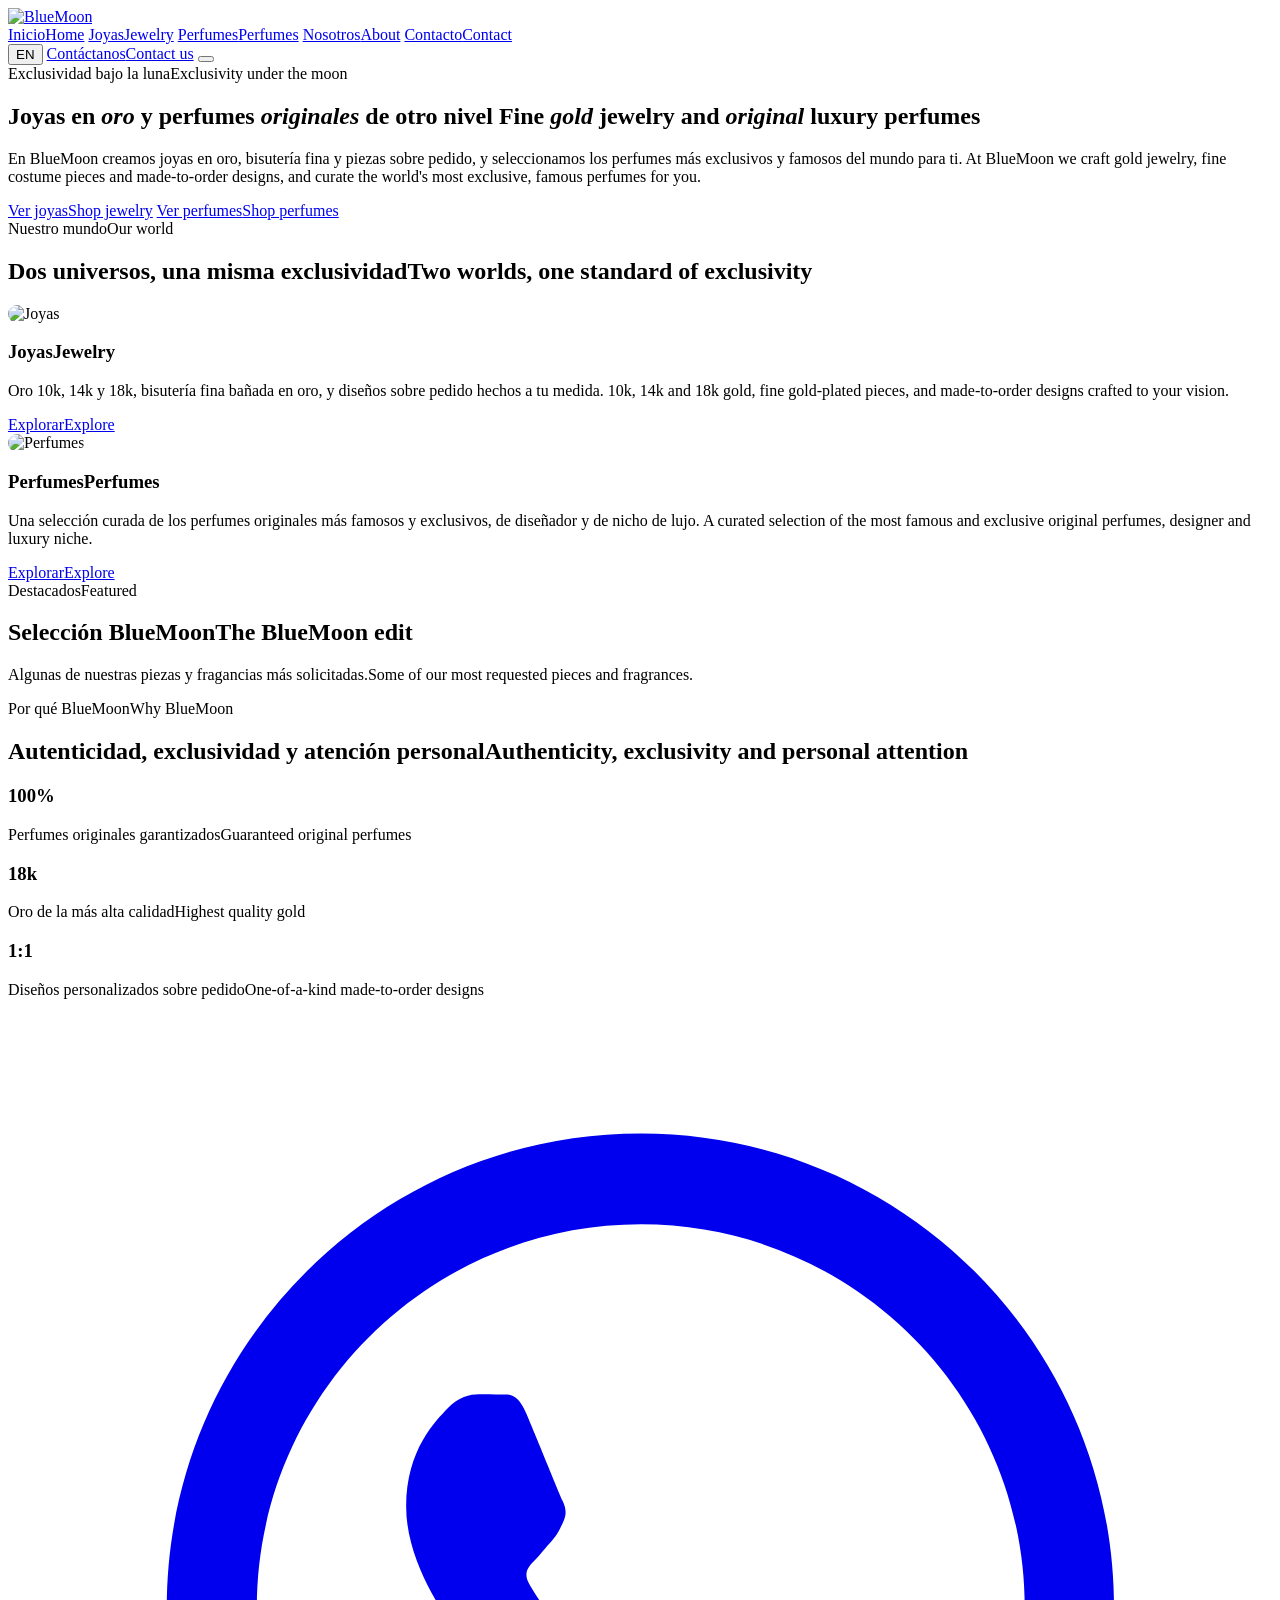
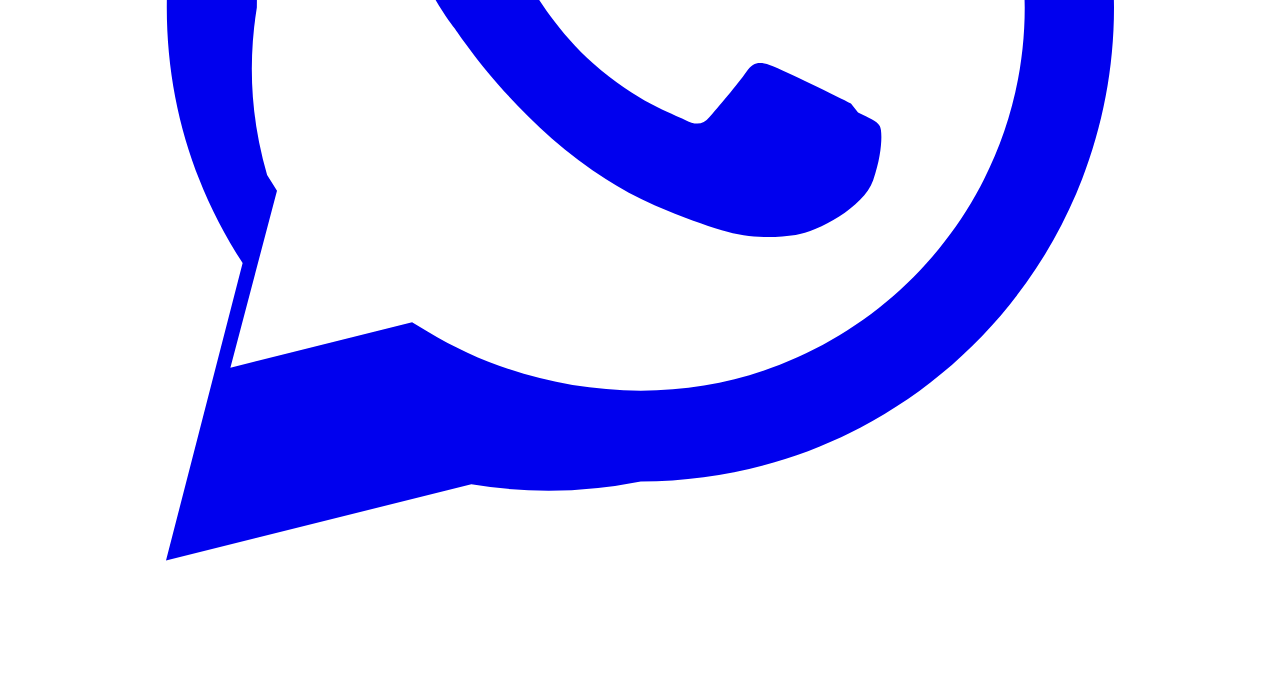
==== index.html @ 98d165ca "Add files via upload" ====
<!DOCTYPE html>
<html lang="es">
<head>
<meta charset="UTF-8">
<meta name="viewport" content="width=device-width, initial-scale=1.0">
<title>BlueMoon — Joyas en Oro y Perfumes Originales de Lujo</title>
<meta name="description" content="BlueMoon: joyas en oro, bisutería fina y joyas sobre pedido, junto a una selección exclusiva de perfumes originales de las casas más famosas del mundo.">
<link rel="icon" type="image/svg+xml" href="images/favicon.svg">
<link rel="stylesheet" href="css/styles.css">
</head>
<body class="lang-es">

<header class="site-header">
  <div class="container header-inner">
    <a href="index.html" class="logo"><img src="images/logo-bluemoon.svg" alt="BlueMoon"></a>
    <nav class="main-nav">
      <a href="index.html"><span class="lang-es">Inicio</span><span class="lang-en">Home</span></a>
      <a href="joyas.html"><span class="lang-es">Joyas</span><span class="lang-en">Jewelry</span></a>
      <a href="perfumes.html"><span class="lang-es">Perfumes</span><span class="lang-en">Perfumes</span></a>
      <a href="nosotros.html"><span class="lang-es">Nosotros</span><span class="lang-en">About</span></a>
      <a href="contacto.html"><span class="lang-es">Contacto</span><span class="lang-en">Contact</span></a>
    </nav>
    <div class="header-actions">
      <button class="lang-toggle" aria-label="Cambiar idioma / Change language">EN</button>
      <a href="contacto.html" class="btn btn-gold btn-small"><span class="lang-es">Contáctanos</span><span class="lang-en">Contact us</span></a>
      <button class="nav-toggle" aria-label="Menú"><span></span><span></span><span></span></button>
    </div>
  </div>
</header>

<section class="hero">
  <div class="container">
    <span class="hero-eyebrow"><span class="lang-es">Exclusividad bajo la luna</span><span class="lang-en">Exclusivity under the moon</span></span>
    <h1>
      <span class="lang-es">Joyas en <em>oro</em> y perfumes <em>originales</em> de otro nivel</span>
      <span class="lang-en">Fine <em>gold</em> jewelry and <em>original</em> luxury perfumes</span>
    </h1>
    <p class="lead">
      <span class="lang-es">En BlueMoon creamos joyas en oro, bisutería fina y piezas sobre pedido, y seleccionamos los perfumes más exclusivos y famosos del mundo para ti.</span>
      <span class="lang-en">At BlueMoon we craft gold jewelry, fine costume pieces and made-to-order designs, and curate the world's most exclusive, famous perfumes for you.</span>
    </p>
    <div class="hero-actions">
      <a href="joyas.html" class="btn btn-gold"><span class="lang-es">Ver joyas</span><span class="lang-en">Shop jewelry</span></a>
      <a href="perfumes.html" class="btn btn-outline"><span class="lang-es">Ver perfumes</span><span class="lang-en">Shop perfumes</span></a>
    </div>
  </div>
</section>

<section class="section">
  <div class="container">
    <div class="section-head">
      <span class="section-eyebrow"><span class="lang-es">Nuestro mundo</span><span class="lang-en">Our world</span></span>
      <h2><span class="lang-es">Dos universos, una misma exclusividad</span><span class="lang-en">Two worlds, one standard of exclusivity</span></h2>
    </div>
    <div class="category-grid">
      <div class="category-card">
        <img class="icon" src="images/placeholder-ring.svg" alt="Joyas" style="border-radius:10px;">
        <h3><span class="lang-es">Joyas</span><span class="lang-en">Jewelry</span></h3>
        <p>
          <span class="lang-es">Oro 10k, 14k y 18k, bisutería fina bañada en oro, y diseños sobre pedido hechos a tu medida.</span>
          <span class="lang-en">10k, 14k and 18k gold, fine gold-plated pieces, and made-to-order designs crafted to your vision.</span>
        </p>
        <a href="joyas.html" class="btn btn-outline btn-small"><span class="lang-es">Explorar</span><span class="lang-en">Explore</span></a>
      </div>
      <div class="category-card">
        <img class="icon" src="images/placeholder-perfume.svg" alt="Perfumes" style="border-radius:10px;">
        <h3><span class="lang-es">Perfumes</span><span class="lang-en">Perfumes</span></h3>
        <p>
          <span class="lang-es">Una selección curada de los perfumes originales más famosos y exclusivos, de diseñador y de nicho de lujo.</span>
          <span class="lang-en">A curated selection of the most famous and exclusive original perfumes, designer and luxury niche.</span>
        </p>
        <a href="perfumes.html" class="btn btn-outline btn-small"><span class="lang-es">Explorar</span><span class="lang-en">Explore</span></a>
      </div>
    </div>
  </div>
</section>

<section class="section section-alt">
  <div class="container">
    <div class="section-head">
      <span class="section-eyebrow"><span class="lang-es">Destacados</span><span class="lang-en">Featured</span></span>
      <h2><span class="lang-es">Selección BlueMoon</span><span class="lang-en">The BlueMoon edit</span></h2>
      <p><span class="lang-es">Algunas de nuestras piezas y fragancias más solicitadas.</span><span class="lang-en">Some of our most requested pieces and fragrances.</span></p>
    </div>
    <div class="product-grid" id="featured-grid"></div>
  </div>
</section>

<section class="section">
  <div class="container">
    <div class="section-head">
      <span class="section-eyebrow"><span class="lang-es">Por qué BlueMoon</span><span class="lang-en">Why BlueMoon</span></span>
      <h2><span class="lang-es">Autenticidad, exclusividad y atención personal</span><span class="lang-en">Authenticity, exclusivity and personal attention</span></h2>
    </div>
    <div class="stats-row">
      <div class="stat">
        <h3>100%</h3>
        <p><span class="lang-es">Perfumes originales garantizados</span><span class="lang-en">Guaranteed original perfumes</span></p>
      </div>
      <div class="stat">
        <h3>18k</h3>
        <p><span class="lang-es">Oro de la más alta calidad</span><span class="lang-en">Highest quality gold</span></p>
      </div>
      <div class="stat">
        <h3>1:1</h3>
        <p><span class="lang-es">Diseños personalizados sobre pedido</span><span class="lang-en">One-of-a-kind made-to-order designs</span></p>
      </div>
    </div>
  </div>
</section>

<footer class="site-footer" id="footer"></footer>

<a class="whatsapp-float" href="#" target="_blank" rel="noopener" aria-label="WhatsApp">
  <svg viewBox="0 0 32 32" fill="currentColor"><path d="M16.02 3C9.4 3 4.02 8.37 4.02 15c0 2.4.7 4.6 1.92 6.47L4 29l7.73-1.93A11.9 11.9 0 0 0 16.02 27C22.65 27 28 21.63 28 15S22.65 3 16.02 3zm0 21.7c-1.98 0-3.83-.55-5.4-1.5l-.39-.23-4.6 1.15 1.18-4.48-.25-.4A9.63 9.63 0 0 1 6.3 15c0-5.35 4.36-9.7 9.72-9.7 5.36 0 9.72 4.35 9.72 9.7 0 5.36-4.36 9.7-9.72 9.7zm5.32-7.27c-.29-.15-1.72-.85-1.99-.95-.27-.1-.46-.15-.66.15-.2.29-.76.95-.93 1.14-.17.2-.34.22-.63.07-.29-.15-1.22-.45-2.32-1.43-.86-.76-1.44-1.71-1.61-2-.17-.29-.02-.45.13-.6.13-.13.29-.34.44-.5.15-.17.2-.29.29-.49.1-.2.05-.37-.02-.52-.07-.15-.66-1.6-.91-2.19-.24-.58-.48-.5-.66-.5-.17-.01-.37-.01-.56-.01-.2 0-.52.07-.79.37-.27.29-1.04 1.02-1.04 2.48 0 1.46 1.07 2.87 1.22 3.07.15.2 2.1 3.2 5.08 4.49.71.31 1.26.49 1.69.63.71.22 1.36.19 1.87.12.57-.09 1.72-.7 1.96-1.38.24-.68.24-1.26.17-1.38-.07-.12-.26-.2-.55-.34z"/></svg>
</a>

<script src="js/products.js"></script>
<script src="js/footer.js"></script>
<script src="js/main.js"></script>
<script>
  injectFooter();
  const featured = [jewelryProducts[0], jewelryProducts[3], perfumeProducts[3], perfumeProducts[7]];
  renderGrid("#featured-grid", featured);
  reRenderOnLangChange("#featured-grid", () => featured);
</script>
</body>
</html>
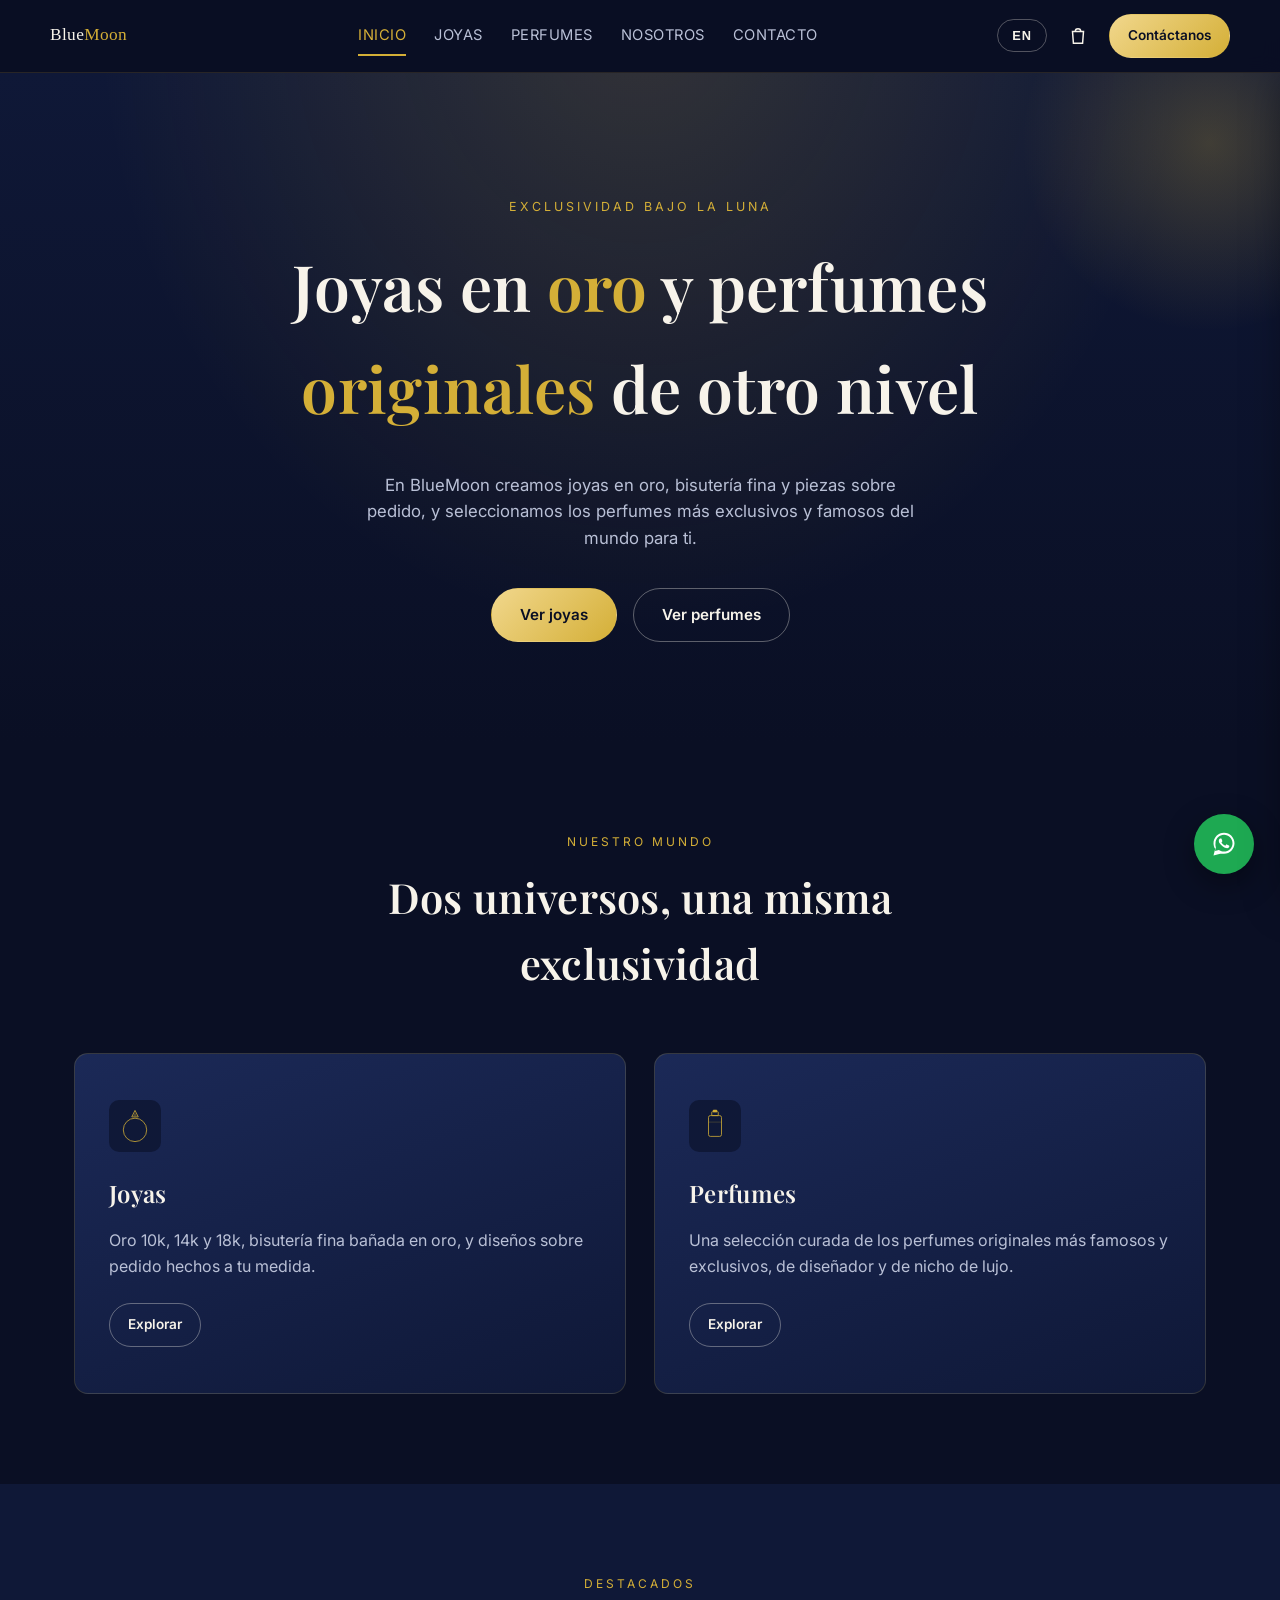
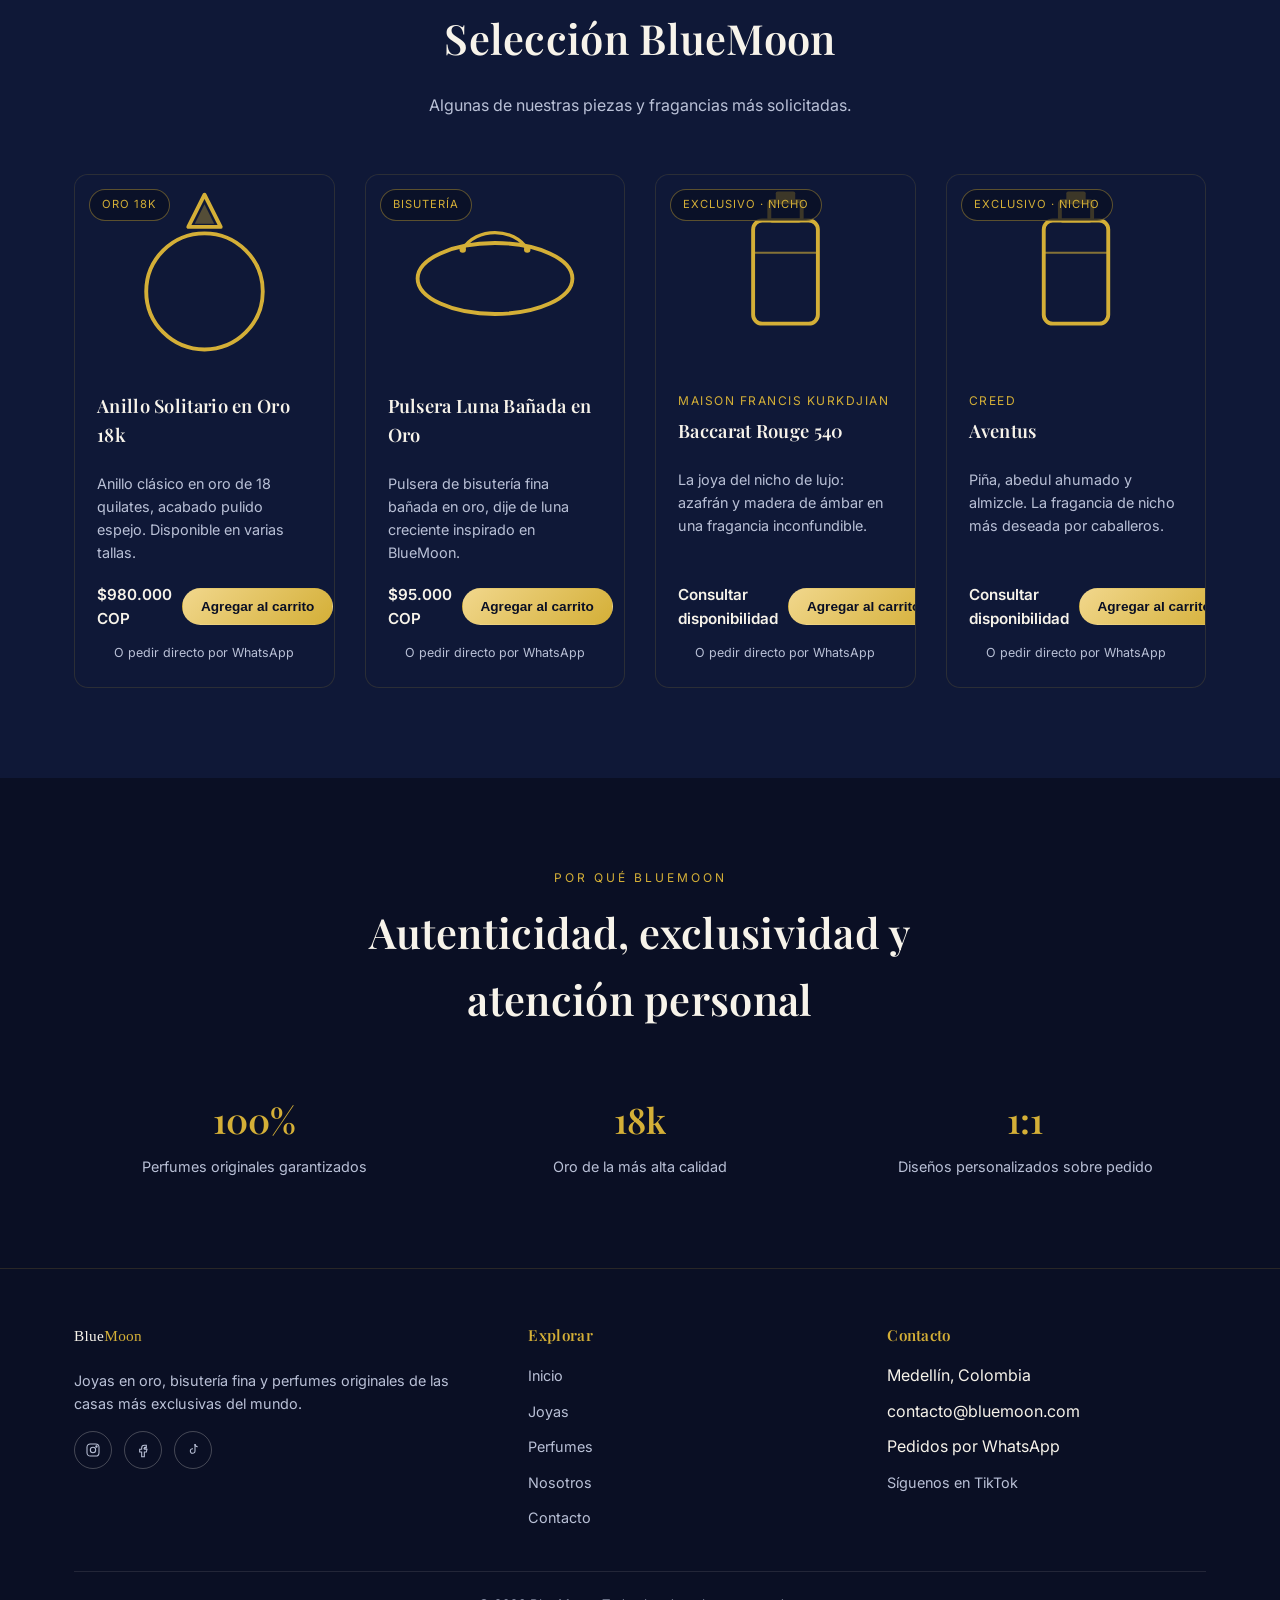
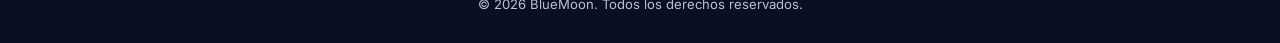
==== commit 16089f47: "Add files via upload" ====
--- a/index.html
+++ b/index.html
@@ -22,6 +22,10 @@
     </nav>
     <div class="header-actions">
       <button class="lang-toggle" aria-label="Cambiar idioma / Change language">EN</button>
+      <button class="cart-toggle" aria-label="Carrito / Cart">
+        <svg viewBox="0 0 24 24" fill="none" stroke="currentColor" stroke-width="1.6"><path d="M6 7h12l-1 13H7L6 7z"/><path d="M9 7a3 3 0 0 1 6 0"/></svg>
+        <span class="cart-badge" id="cart-badge">0</span>
+      </button>
       <a href="contacto.html" class="btn btn-gold btn-small"><span class="lang-es">Contáctanos</span><span class="lang-en">Contact us</span></a>
       <button class="nav-toggle" aria-label="Menú"><span></span><span></span><span></span></button>
     </div>
@@ -111,15 +115,19 @@
 
 <footer class="site-footer" id="footer"></footer>
 
+<div id="cart-drawer-mount"></div>
+
 <a class="whatsapp-float" href="#" target="_blank" rel="noopener" aria-label="WhatsApp">
   <svg viewBox="0 0 32 32" fill="currentColor"><path d="M16.02 3C9.4 3 4.02 8.37 4.02 15c0 2.4.7 4.6 1.92 6.47L4 29l7.73-1.93A11.9 11.9 0 0 0 16.02 27C22.65 27 28 21.63 28 15S22.65 3 16.02 3zm0 21.7c-1.98 0-3.83-.55-5.4-1.5l-.39-.23-4.6 1.15 1.18-4.48-.25-.4A9.63 9.63 0 0 1 6.3 15c0-5.35 4.36-9.7 9.72-9.7 5.36 0 9.72 4.35 9.72 9.7 0 5.36-4.36 9.7-9.72 9.7zm5.32-7.27c-.29-.15-1.72-.85-1.99-.95-.27-.1-.46-.15-.66.15-.2.29-.76.95-.93 1.14-.17.2-.34.22-.63.07-.29-.15-1.22-.45-2.32-1.43-.86-.76-1.44-1.71-1.61-2-.17-.29-.02-.45.13-.6.13-.13.29-.34.44-.5.15-.17.2-.29.29-.49.1-.2.05-.37-.02-.52-.07-.15-.66-1.6-.91-2.19-.24-.58-.48-.5-.66-.5-.17-.01-.37-.01-.56-.01-.2 0-.52.07-.79.37-.27.29-1.04 1.02-1.04 2.48 0 1.46 1.07 2.87 1.22 3.07.15.2 2.1 3.2 5.08 4.49.71.31 1.26.49 1.69.63.71.22 1.36.19 1.87.12.57-.09 1.72-.7 1.96-1.38.24-.68.24-1.26.17-1.38-.07-.12-.26-.2-.55-.34z"/></svg>
 </a>
 
 <script src="js/products.js"></script>
+<script src="js/cart.js"></script>
 <script src="js/footer.js"></script>
 <script src="js/main.js"></script>
 <script>
   injectFooter();
+  injectCartDrawer();
   const featured = [jewelryProducts[0], jewelryProducts[3], perfumeProducts[3], perfumeProducts[7]];
   renderGrid("#featured-grid", featured);
   reRenderOnLangChange("#featured-grid", () => featured);
--- a/css/styles.css
+++ b/css/styles.css
@@ -0,0 +1,585 @@
+/* ============================================================
+   BLUEMOON — ESTILOS GLOBALES
+   Paleta: azul noche + dorado + perla (marca de lujo)
+   Edita las variables de :root para cambiar toda la paleta.
+   ============================================================ */
+
+@import url('https://fonts.googleapis.com/css2?family=Playfair+Display:wght@500;600;700&family=Inter:wght@300;400;500;600&display=swap');
+
+:root {
+  --navy-deep: #0a0f24;
+  --navy: #0f1837;
+  --navy-light: #1b2957;
+  --gold: #d4af37;
+  --gold-light: #f1d78c;
+  --cream: #f7f3ea;
+  --text-muted: #b9c0d6;
+  --radius: 14px;
+  --max-width: 1180px;
+  --transition: 0.3s ease;
+}
+
+* { box-sizing: border-box; }
+
+html { scroll-behavior: smooth; }
+
+body {
+  margin: 0;
+  font-family: 'Inter', sans-serif;
+  background: var(--navy-deep);
+  color: var(--cream);
+  line-height: 1.6;
+  -webkit-font-smoothing: antialiased;
+}
+
+h1, h2, h3, h4 {
+  font-family: 'Playfair Display', Georgia, serif;
+  font-weight: 600;
+  margin: 0 0 0.5em;
+  letter-spacing: 0.3px;
+}
+
+a { color: inherit; text-decoration: none; }
+
+img, svg { max-width: 100%; display: block; }
+
+.container {
+  max-width: var(--max-width);
+  margin: 0 auto;
+  padding: 0 24px;
+}
+
+/* ---------- Idioma bilingüe ---------- */
+body.lang-es .lang-en { display: none; }
+body.lang-en .lang-es { display: none; }
+
+/* ---------- Botones ---------- */
+.btn {
+  display: inline-flex;
+  align-items: center;
+  gap: 8px;
+  padding: 14px 28px;
+  border-radius: 999px;
+  font-weight: 600;
+  font-size: 0.95rem;
+  cursor: pointer;
+  border: 1px solid transparent;
+  transition: transform var(--transition), box-shadow var(--transition), background var(--transition);
+  white-space: nowrap;
+}
+.btn-gold {
+  background: linear-gradient(135deg, var(--gold-light), var(--gold));
+  color: var(--navy-deep);
+}
+.btn-gold:hover { transform: translateY(-2px); box-shadow: 0 10px 24px rgba(212,175,55,0.35); }
+.btn-outline {
+  background: transparent;
+  color: var(--cream);
+  border-color: rgba(247,243,234,0.35);
+}
+.btn-outline:hover { border-color: var(--gold); color: var(--gold); }
+.btn-whatsapp {
+  background: #1ea952;
+  color: #fff;
+}
+.btn-whatsapp:hover { transform: translateY(-2px); box-shadow: 0 10px 24px rgba(30,169,82,0.35); }
+.btn-small { padding: 10px 18px; font-size: 0.85rem; }
+
+/* ---------- Header ---------- */
+.site-header {
+  position: sticky;
+  top: 0;
+  z-index: 310;
+  background: rgba(10,15,36,0.85);
+  backdrop-filter: blur(10px);
+  border-bottom: 1px solid rgba(212,175,55,0.15);
+}
+.header-inner {
+  display: flex;
+  align-items: center;
+  justify-content: space-between;
+  padding: 14px 0;
+}
+.logo img { height: 34px; width: auto; }
+.main-nav {
+  display: flex;
+  align-items: center;
+  gap: 28px;
+}
+.main-nav a {
+  font-size: 0.92rem;
+  letter-spacing: 0.5px;
+  text-transform: uppercase;
+  color: var(--text-muted);
+  transition: color var(--transition);
+  position: relative;
+  padding: 4px 0;
+}
+.main-nav a:hover, .main-nav a.active { color: var(--gold); }
+.main-nav a.active::after {
+  content: "";
+  position: absolute;
+  left: 0; right: 0; bottom: -4px;
+  height: 2px;
+  background: var(--gold);
+}
+.header-actions { display: flex; align-items: center; gap: 14px; }
+
+.lang-toggle {
+  background: transparent;
+  border: 1px solid rgba(247,243,234,0.3);
+  color: var(--cream);
+  border-radius: 999px;
+  padding: 8px 14px;
+  font-size: 0.8rem;
+  font-weight: 600;
+  letter-spacing: 1px;
+  cursor: pointer;
+  transition: border-color var(--transition), color var(--transition);
+}
+.lang-toggle:hover { border-color: var(--gold); color: var(--gold); }
+
+/* ---------- Carrito: ícono en el header ---------- */
+.cart-toggle {
+  position: relative;
+  background: none;
+  border: none;
+  color: var(--cream);
+  cursor: pointer;
+  padding: 6px;
+  display: flex;
+  align-items: center;
+}
+.cart-toggle svg { width: 22px; height: 22px; }
+.cart-badge {
+  position: absolute;
+  top: -2px;
+  right: -2px;
+  background: var(--gold);
+  color: var(--navy-deep);
+  font-size: 0.65rem;
+  font-weight: 700;
+  width: 17px;
+  height: 17px;
+  border-radius: 50%;
+  align-items: center;
+  justify-content: center;
+  display: none;
+}
+
+.nav-toggle {
+  display: none;
+  background: none;
+  border: none;
+  cursor: pointer;
+  padding: 6px;
+}
+.nav-toggle span {
+  display: block;
+  width: 24px;
+  height: 2px;
+  background: var(--cream);
+  margin: 5px 0;
+  transition: var(--transition);
+}
+
+/* ---------- Hero ---------- */
+.hero {
+  position: relative;
+  padding: 120px 0 100px;
+  text-align: center;
+  overflow: hidden;
+  background:
+    radial-gradient(ellipse at 50% -10%, rgba(212,175,55,0.18), transparent 60%),
+    linear-gradient(180deg, var(--navy) 0%, var(--navy-deep) 100%);
+}
+.hero::before {
+  content: "";
+  position: absolute;
+  top: -120px; right: -120px;
+  width: 380px; height: 380px;
+  border-radius: 50%;
+  background: radial-gradient(circle, rgba(212,175,55,0.25), transparent 70%);
+}
+.hero-eyebrow {
+  display: inline-block;
+  letter-spacing: 3px;
+  text-transform: uppercase;
+  font-size: 0.78rem;
+  color: var(--gold);
+  margin-bottom: 18px;
+}
+.hero h1 {
+  font-size: clamp(2.4rem, 5vw, 4rem);
+  max-width: 820px;
+  margin-left: auto;
+  margin-right: auto;
+  color: var(--cream);
+}
+.hero h1 em { color: var(--gold); font-style: normal; }
+.hero p.lead {
+  max-width: 560px;
+  margin: 22px auto 36px;
+  color: var(--text-muted);
+  font-size: 1.05rem;
+}
+.hero-actions {
+  display: flex;
+  gap: 16px;
+  justify-content: center;
+  flex-wrap: wrap;
+}
+
+/* ---------- Sections ---------- */
+.section { padding: 90px 0; }
+.section-alt { background: var(--navy); }
+.section-head {
+  text-align: center;
+  max-width: 640px;
+  margin: 0 auto 56px;
+}
+.section-eyebrow {
+  letter-spacing: 3px;
+  text-transform: uppercase;
+  font-size: 0.75rem;
+  color: var(--gold);
+  display: block;
+  margin-bottom: 12px;
+}
+.section-head h2 { font-size: clamp(1.8rem, 3.5vw, 2.6rem); }
+.section-head p { color: var(--text-muted); margin-top: 14px; }
+
+/* ---------- Category cards (Inicio) ---------- */
+.category-grid {
+  display: grid;
+  grid-template-columns: repeat(2, 1fr);
+  gap: 28px;
+}
+.category-card {
+  position: relative;
+  border-radius: var(--radius);
+  overflow: hidden;
+  padding: 46px 34px;
+  background: linear-gradient(160deg, var(--navy-light), var(--navy));
+  border: 1px solid rgba(212,175,55,0.18);
+  transition: transform var(--transition), border-color var(--transition);
+}
+.category-card:hover { transform: translateY(-6px); border-color: var(--gold); }
+.category-card .icon { width: 52px; height: 52px; margin-bottom: 22px; }
+.category-card h3 { font-size: 1.5rem; margin-bottom: 10px; }
+.category-card p { color: var(--text-muted); margin-bottom: 24px; }
+
+/* ---------- Product grid ---------- */
+.filter-bar {
+  display: flex;
+  justify-content: center;
+  gap: 12px;
+  flex-wrap: wrap;
+  margin-bottom: 46px;
+}
+.filter-btn {
+  background: transparent;
+  border: 1px solid rgba(247,243,234,0.25);
+  color: var(--text-muted);
+  padding: 9px 20px;
+  border-radius: 999px;
+  font-size: 0.85rem;
+  cursor: pointer;
+  transition: var(--transition);
+}
+.filter-btn:hover { color: var(--gold); border-color: var(--gold); }
+.filter-btn.active { background: var(--gold); color: var(--navy-deep); border-color: var(--gold); font-weight: 600; }
+
+.product-grid {
+  display: grid;
+  grid-template-columns: repeat(auto-fill, minmax(260px, 1fr));
+  gap: 30px;
+}
+.product-card {
+  background: var(--navy);
+  border: 1px solid rgba(212,175,55,0.14);
+  border-radius: var(--radius);
+  overflow: hidden;
+  transition: transform var(--transition), box-shadow var(--transition);
+  display: flex;
+  flex-direction: column;
+}
+.product-card:hover {
+  transform: translateY(-6px);
+  box-shadow: 0 18px 40px rgba(0,0,0,0.35);
+}
+.product-media {
+  aspect-ratio: 4 / 3;
+  overflow: hidden;
+  position: relative;
+  background: var(--navy-light);
+}
+.product-media img { width: 100%; height: 100%; object-fit: cover; }
+.product-badge {
+  position: absolute;
+  top: 14px; left: 14px;
+  background: rgba(10,15,36,0.75);
+  color: var(--gold);
+  font-size: 0.7rem;
+  letter-spacing: 1px;
+  text-transform: uppercase;
+  padding: 6px 12px;
+  border-radius: 999px;
+  border: 1px solid rgba(212,175,55,0.4);
+}
+.product-body { padding: 22px 22px 24px; flex: 1; display: flex; flex-direction: column; }
+.product-brand { font-size: 0.75rem; letter-spacing: 1.5px; text-transform: uppercase; color: var(--gold); margin-bottom: 6px; }
+.product-body h3 { font-size: 1.15rem; margin-bottom: 8px; }
+.product-body p { color: var(--text-muted); font-size: 0.9rem; margin-bottom: 18px; flex: 1; }
+.product-footer { display: flex; align-items: center; justify-content: space-between; gap: 10px; }
+.product-price { font-weight: 600; color: var(--cream); font-size: 0.95rem; }
+.product-direct-link {
+  display: block;
+  text-align: center;
+  margin-top: 12px;
+  font-size: 0.78rem;
+  color: var(--text-muted);
+}
+.product-direct-link:hover { color: var(--gold); }
+
+/* ---------- About / Nosotros ---------- */
+.about-grid {
+  display: grid;
+  grid-template-columns: 1fr 1fr;
+  gap: 60px;
+  align-items: center;
+}
+.value-list { list-style: none; padding: 0; margin: 28px 0 0; display: grid; gap: 18px; }
+.value-list li { display: flex; gap: 14px; align-items: flex-start; }
+.value-list .dot {
+  width: 10px; height: 10px; border-radius: 50%;
+  background: var(--gold); margin-top: 8px; flex-shrink: 0;
+}
+.about-media {
+  background: linear-gradient(160deg, var(--navy-light), var(--navy));
+  border-radius: var(--radius);
+  border: 1px solid rgba(212,175,55,0.18);
+  padding: 40px;
+  text-align: center;
+}
+
+/* ---------- Stats ---------- */
+.stats-row {
+  display: grid;
+  grid-template-columns: repeat(3, 1fr);
+  gap: 24px;
+  text-align: center;
+  margin-top: 60px;
+}
+.stat h3 { color: var(--gold); font-size: 2.2rem; margin-bottom: 6px; }
+.stat p { color: var(--text-muted); font-size: 0.9rem; margin: 0; }
+
+/* ---------- Contact ---------- */
+.contact-grid {
+  display: grid;
+  grid-template-columns: 1.1fr 0.9fr;
+  gap: 50px;
+}
+.contact-card {
+  background: var(--navy);
+  border: 1px solid rgba(212,175,55,0.18);
+  border-radius: var(--radius);
+  padding: 36px;
+}
+.contact-info-item { display: flex; gap: 16px; margin-bottom: 26px; align-items: flex-start; }
+.contact-info-item .icon-wrap {
+  width: 42px; height: 42px; border-radius: 50%;
+  background: rgba(212,175,55,0.14);
+  display: flex; align-items: center; justify-content: center;
+  flex-shrink: 0;
+}
+.contact-info-item .icon-wrap svg { width: 20px; height: 20px; }
+.contact-info-item h4 { margin-bottom: 4px; font-size: 1rem; }
+.contact-info-item p { color: var(--text-muted); margin: 0; font-size: 0.92rem; }
+
+.form-field { margin-bottom: 20px; }
+.form-field label { display: block; margin-bottom: 8px; font-size: 0.85rem; color: var(--text-muted); }
+.form-field input, .form-field textarea {
+  width: 100%;
+  padding: 13px 16px;
+  border-radius: 10px;
+  border: 1px solid rgba(247,243,234,0.2);
+  background: var(--navy-deep);
+  color: var(--cream);
+  font-family: inherit;
+  font-size: 0.95rem;
+  resize: vertical;
+}
+.form-field input:focus, .form-field textarea:focus {
+  outline: none;
+  border-color: var(--gold);
+}
+
+/* ---------- Footer ---------- */
+.site-footer {
+  background: var(--navy-deep);
+  border-top: 1px solid rgba(212,175,55,0.15);
+  padding: 54px 0 28px;
+}
+.footer-grid {
+  display: grid;
+  grid-template-columns: 1.3fr 1fr 1fr;
+  gap: 40px;
+  margin-bottom: 40px;
+}
+.footer-grid h4 { color: var(--gold); font-size: 0.95rem; margin-bottom: 16px; }
+.footer-grid p, .footer-grid a { color: var(--text-muted); font-size: 0.9rem; }
+.footer-links { list-style: none; padding: 0; margin: 0; display: grid; gap: 10px; }
+.footer-links a:hover { color: var(--gold); }
+.social-row { display: flex; gap: 12px; margin-top: 16px; }
+.social-row a {
+  width: 38px; height: 38px; border-radius: 50%;
+  border: 1px solid rgba(247,243,234,0.25);
+  display: flex; align-items: center; justify-content: center;
+  transition: var(--transition);
+}
+.social-row a:hover { border-color: var(--gold); color: var(--gold); }
+.social-row svg { width: 16px; height: 16px; }
+.footer-bottom {
+  border-top: 1px solid rgba(247,243,234,0.1);
+  padding-top: 22px;
+  text-align: center;
+  font-size: 0.82rem;
+  color: var(--text-muted);
+}
+
+/* ---------- WhatsApp flotante ---------- */
+.whatsapp-float {
+  position: fixed;
+  bottom: 26px;
+  right: 26px;
+  z-index: 200;
+  background: #1ea952;
+  color: #fff;
+  width: 60px;
+  height: 60px;
+  border-radius: 50%;
+  display: flex;
+  align-items: center;
+  justify-content: center;
+  box-shadow: 0 10px 30px rgba(0,0,0,0.4);
+  transition: transform var(--transition);
+}
+.whatsapp-float:hover { transform: scale(1.08); }
+.whatsapp-float svg { width: 28px; height: 28px; }
+
+/* ---------- Carrito: panel lateral ---------- */
+.cart-overlay {
+  position: fixed;
+  inset: 0;
+  background: rgba(0,0,0,0.55);
+  opacity: 0;
+  pointer-events: none;
+  transition: opacity var(--transition);
+  z-index: 300;
+}
+.cart-overlay.open { opacity: 1; pointer-events: auto; }
+
+.cart-drawer {
+  position: fixed;
+  top: 76px;
+  right: -400px;
+  width: 380px;
+  max-width: 90vw;
+  height: calc(100% - 76px);
+  background: var(--navy);
+  z-index: 301;
+  transition: right 0.35s ease;
+  display: flex;
+  flex-direction: column;
+  box-shadow: -14px 0 40px rgba(0,0,0,0.4);
+}
+.cart-drawer.open { right: 0; }
+
+.cart-header {
+  display: flex;
+  align-items: center;
+  justify-content: space-between;
+  padding: 22px 24px;
+  border-bottom: 1px solid rgba(212,175,55,0.15);
+}
+.cart-header h3 { margin: 0; font-size: 1.2rem; }
+.cart-close {
+  background: none;
+  border: none;
+  color: var(--cream);
+  font-size: 1.7rem;
+  line-height: 1;
+  cursor: pointer;
+}
+.cart-close:hover { color: var(--gold); }
+
+.cart-body { flex: 1; overflow-y: auto; padding: 18px 24px; }
+.cart-empty { color: var(--text-muted); text-align: center; margin-top: 50px; }
+
+.cart-item {
+  display: flex;
+  gap: 14px;
+  padding: 16px 0;
+  border-bottom: 1px solid rgba(247,243,234,0.08);
+  position: relative;
+}
+.cart-item img { width: 58px; height: 58px; object-fit: cover; border-radius: 8px; flex-shrink: 0; }
+.cart-item-info { flex: 1; padding-right: 20px; }
+.cart-item-info h4 { font-size: 0.9rem; margin: 0 0 4px; }
+.cart-item-price { font-size: 0.8rem; color: var(--text-muted); }
+.cart-qty { display: flex; align-items: center; gap: 12px; margin-top: 8px; }
+.cart-qty button {
+  width: 24px; height: 24px;
+  border-radius: 50%;
+  border: 1px solid rgba(247,243,234,0.3);
+  background: transparent;
+  color: var(--cream);
+  cursor: pointer;
+  font-size: 0.9rem;
+  line-height: 1;
+}
+.cart-qty button:hover { border-color: var(--gold); color: var(--gold); }
+.cart-qty span { font-size: 0.9rem; min-width: 14px; text-align: center; }
+
+.cart-remove {
+  position: absolute;
+  top: 16px; right: 0;
+  background: none;
+  border: none;
+  color: var(--text-muted);
+  font-size: 1.3rem;
+  line-height: 1;
+  cursor: pointer;
+}
+.cart-remove:hover { color: var(--gold); }
+
+.cart-footer {
+  padding: 20px 24px 24px;
+  border-top: 1px solid rgba(212,175,55,0.15);
+}
+
+/* ---------- Responsive ---------- */
+@media (max-width: 900px) {
+  .about-grid, .contact-grid { grid-template-columns: 1fr; }
+  .footer-grid { grid-template-columns: 1fr; }
+  .stats-row { grid-template-columns: 1fr; gap: 36px; }
+}
+
+@media (max-width: 760px) {
+  .category-grid { grid-template-columns: 1fr; }
+  .nav-toggle { display: block; }
+  .main-nav {
+    position: absolute;
+    top: 100%; left: 0; right: 0;
+    background: var(--navy);
+    flex-direction: column;
+    align-items: flex-start;
+    padding: 20px 24px;
+    gap: 16px;
+    border-bottom: 1px solid rgba(212,175,55,0.2);
+    display: none;
+  }
+  .main-nav.open { display: flex; }
+  .header-actions { gap: 10px; }
+}
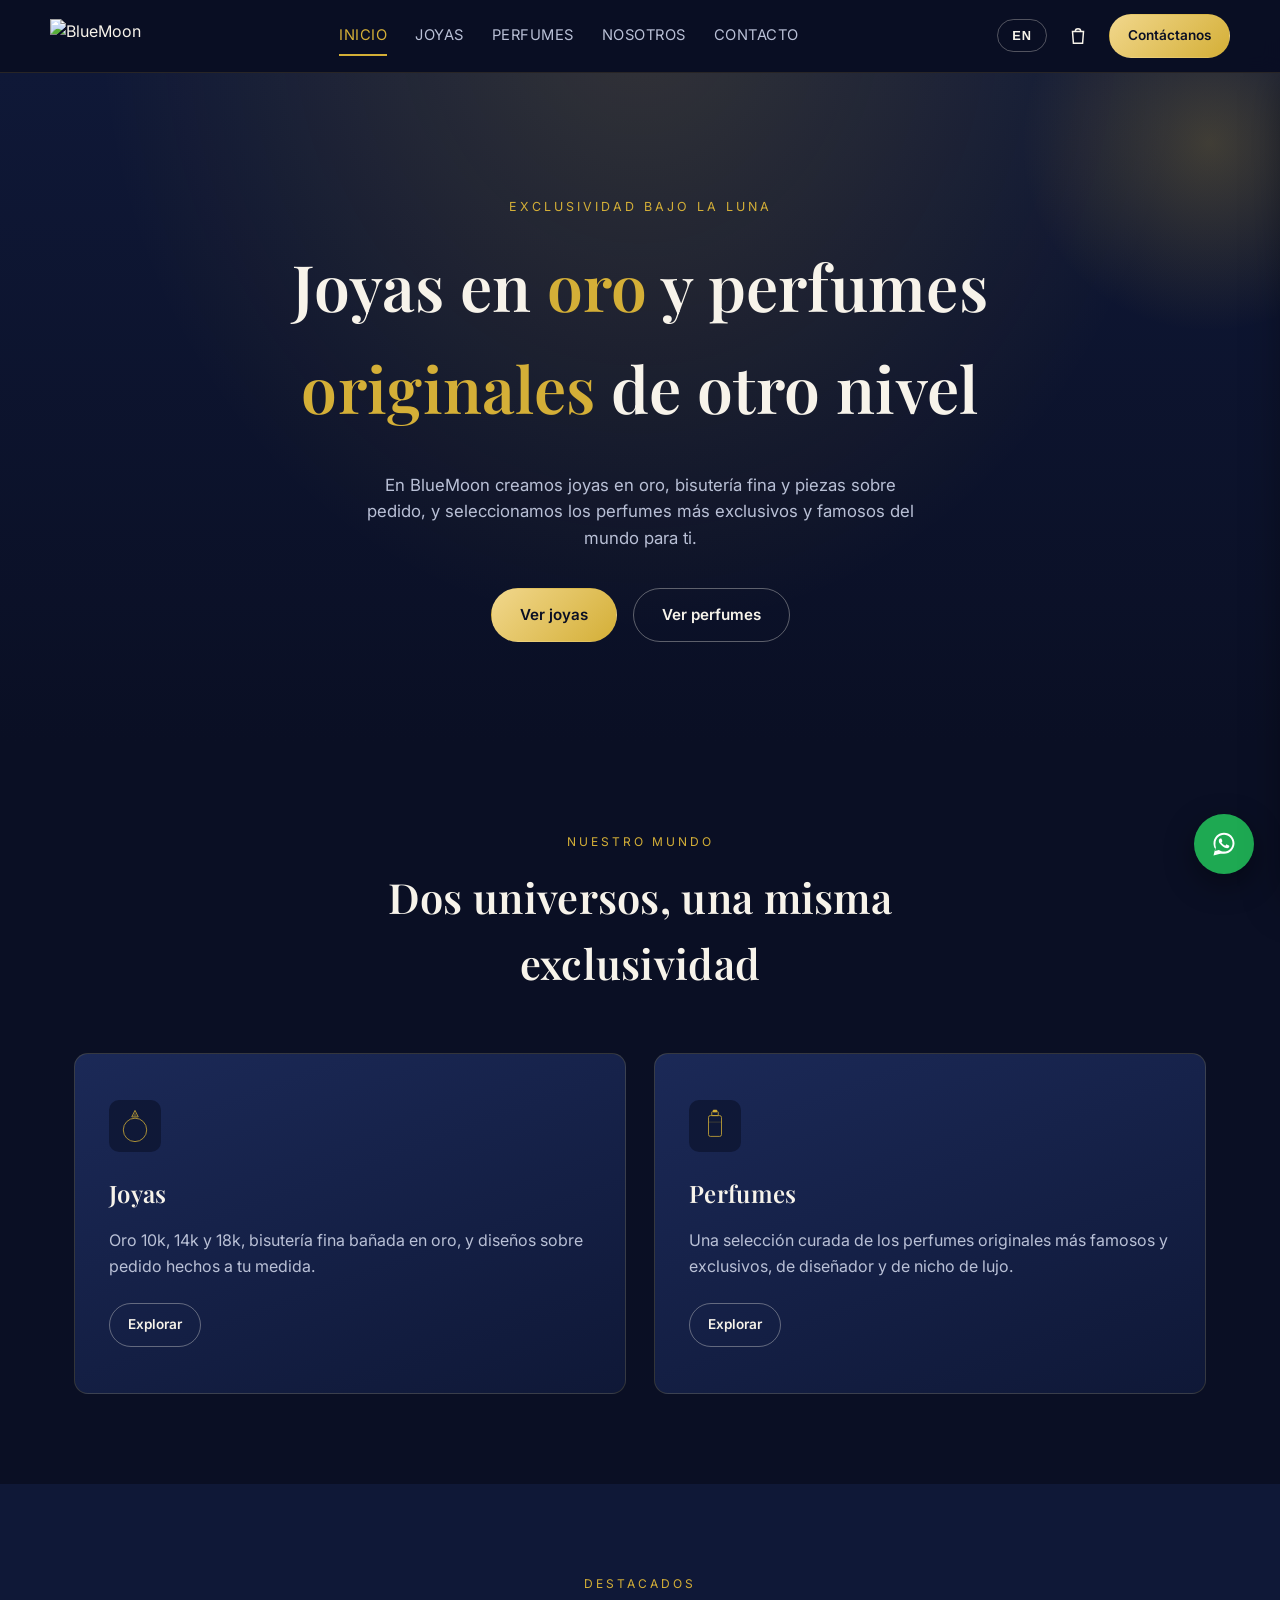
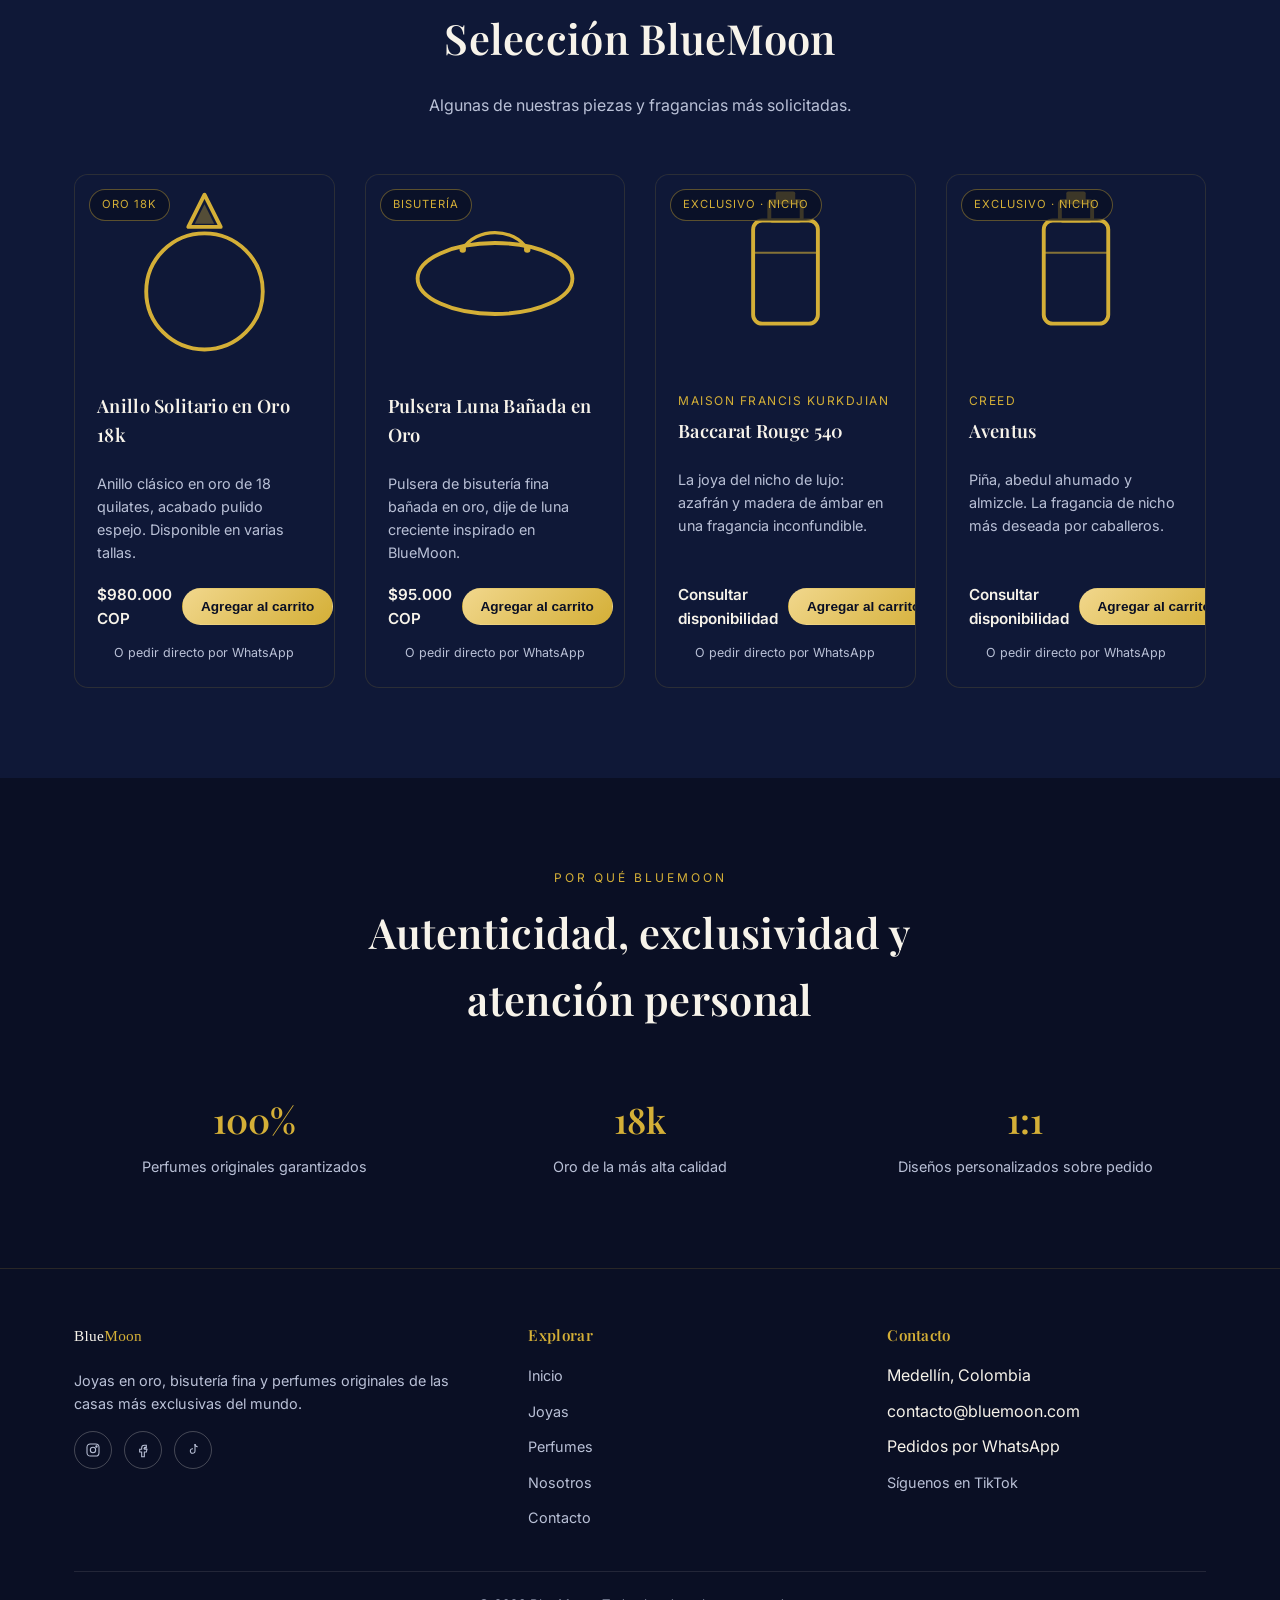
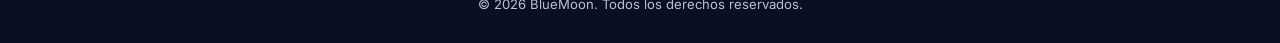
==== commit 78412b26: "Add files via upload" ====
--- a/index.html
+++ b/index.html
@@ -12,7 +12,7 @@
 
 <header class="site-header">
   <div class="container header-inner">
-    <a href="index.html" class="logo"><img src="images/logo-bluemoon.svg" alt="BlueMoon"></a>
+    <a href="index.html" class="logo"><img src="images/logo-bluemoon.png" alt="BlueMoon"></a>
     <nav class="main-nav">
       <a href="index.html"><span class="lang-es">Inicio</span><span class="lang-en">Home</span></a>
       <a href="joyas.html"><span class="lang-es">Joyas</span><span class="lang-en">Jewelry</span></a>
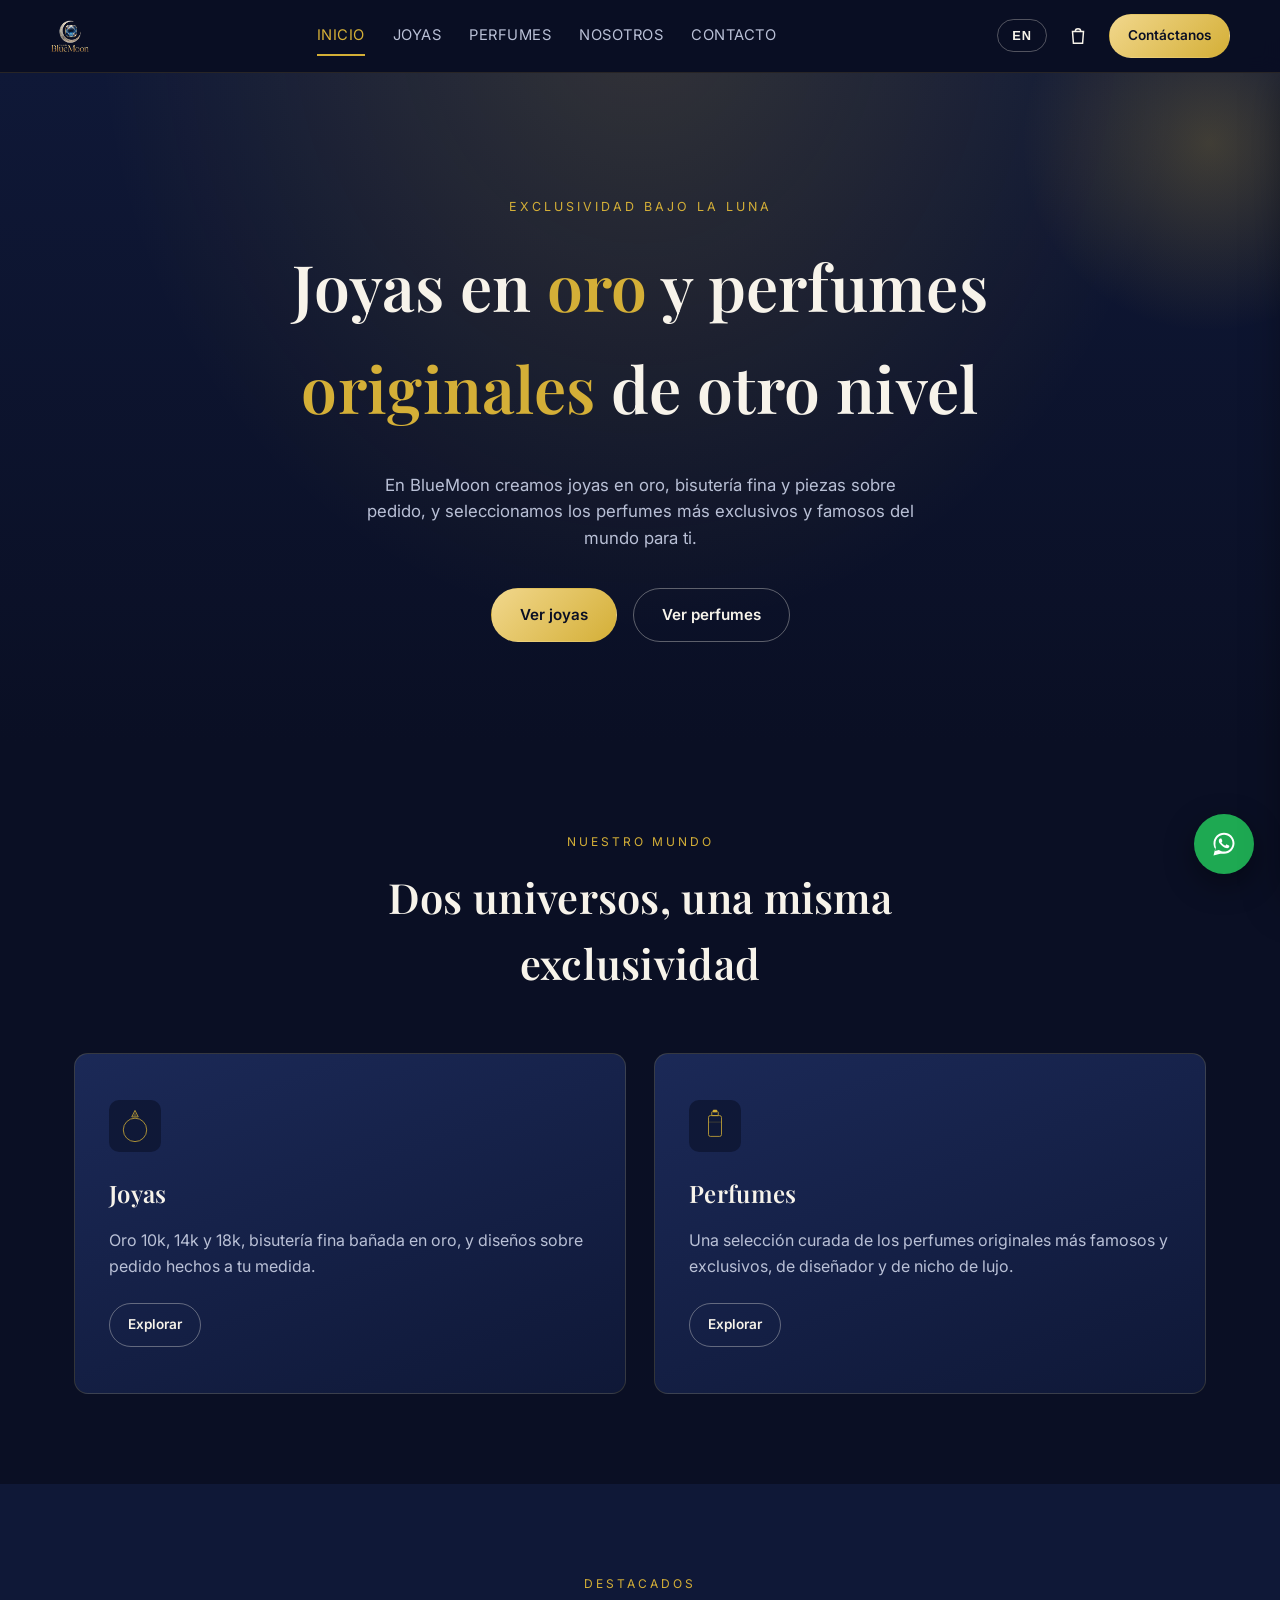
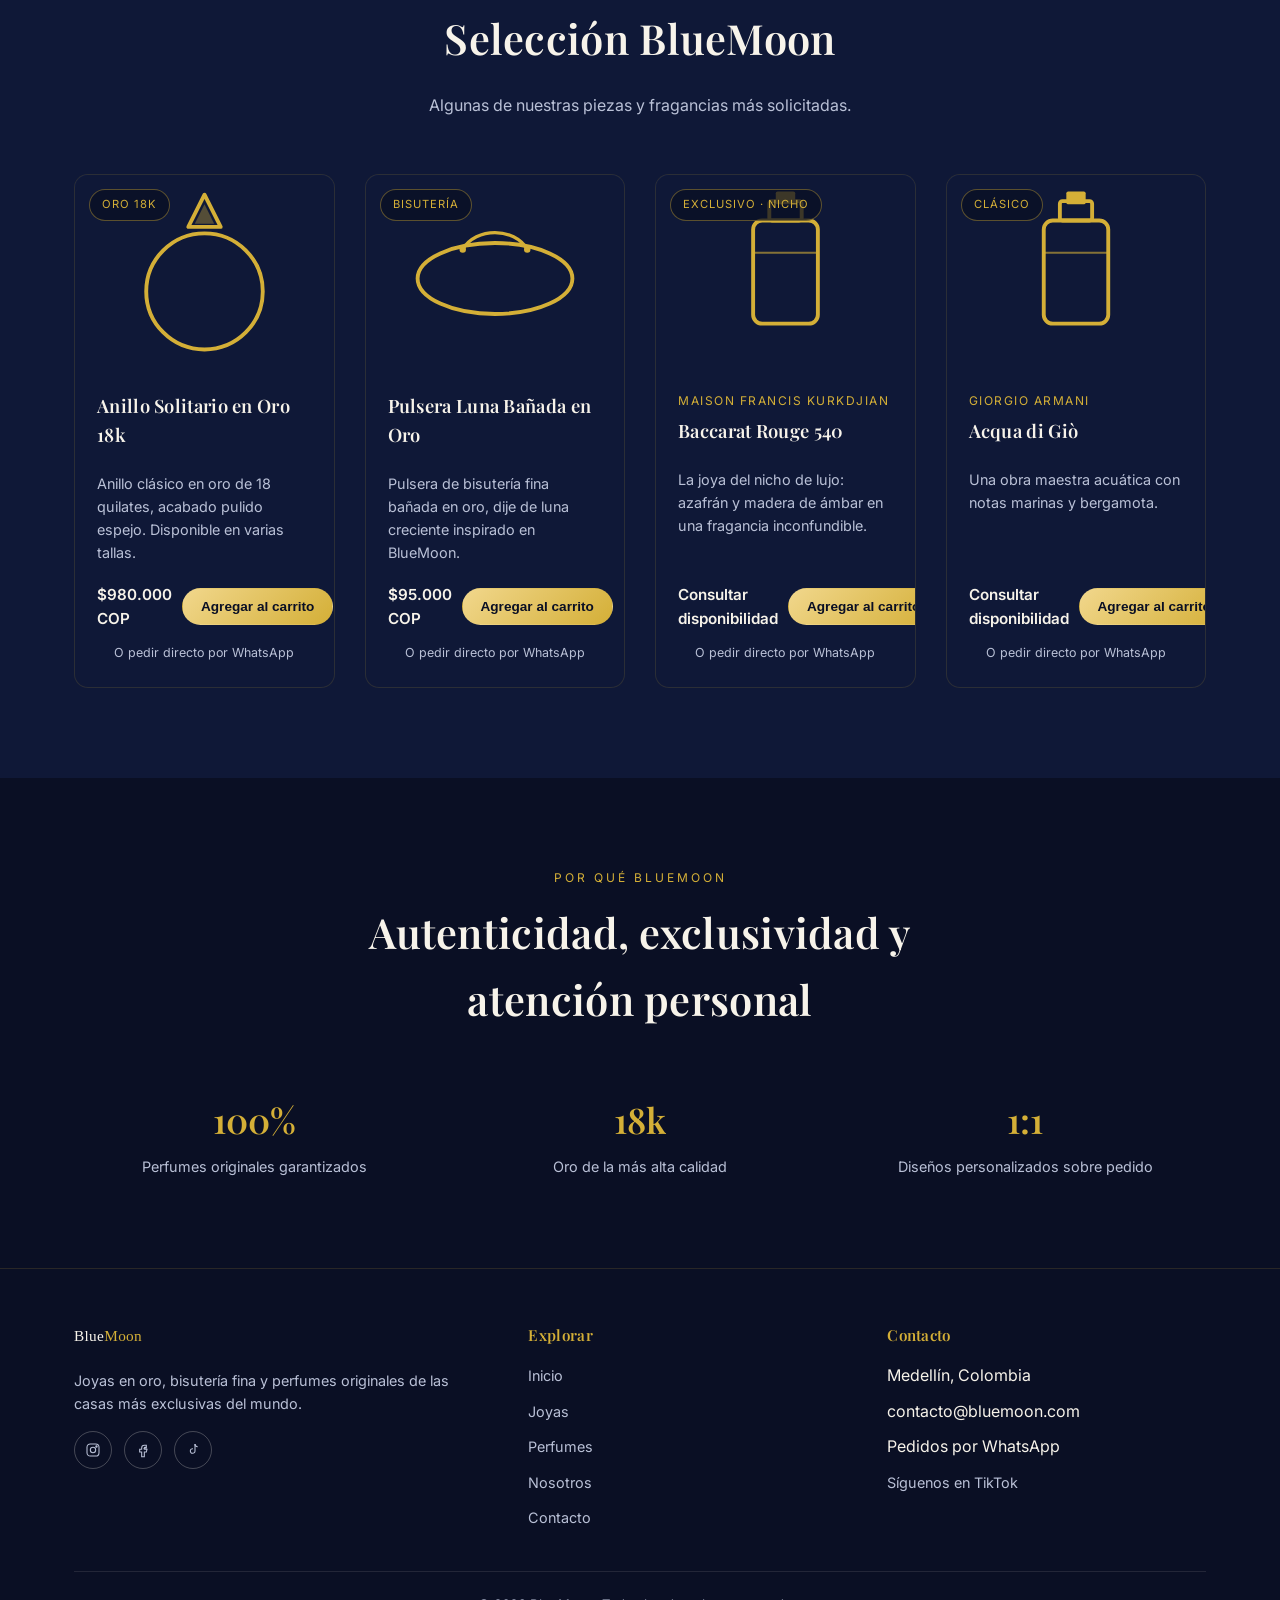
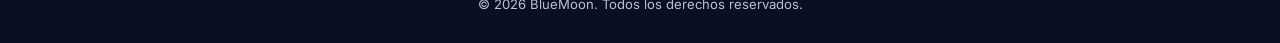
==== commit 1101d6e0: "Add files via upload" ====
--- a/index.html
+++ b/index.html
@@ -5,8 +5,36 @@
 <meta name="viewport" content="width=device-width, initial-scale=1.0">
 <title>BlueMoon — Joyas en Oro y Perfumes Originales de Lujo</title>
 <meta name="description" content="BlueMoon: joyas en oro, bisutería fina y joyas sobre pedido, junto a una selección exclusiva de perfumes originales de las casas más famosas del mundo.">
+<link rel="canonical" href="https://bluemoonjoyas.com/">
+<meta property="og:type" content="website">
+<meta property="og:site_name" content="BlueMoon">
+<meta property="og:title" content="BlueMoon — Joyas en Oro y Perfumes Originales de Lujo">
+<meta property="og:description" content="Joyas en oro, bisutería fina y joyas sobre pedido, junto a una selección exclusiva de perfumes originales de las casas más famosas del mundo.">
+<meta property="og:image" content="https://bluemoonjoyas.com/images/logo-bluemoon.png">
+<meta property="og:url" content="https://bluemoonjoyas.com/">
+<meta property="og:locale" content="es_CO">
+<meta name="twitter:card" content="summary_large_image">
+<meta name="twitter:title" content="BlueMoon — Joyas en Oro y Perfumes Originales de Lujo">
+<meta name="twitter:description" content="Joyas en oro, bisutería fina y joyas sobre pedido, junto a una selección exclusiva de perfumes originales de las casas más famosas del mundo.">
+<meta name="twitter:image" content="https://bluemoonjoyas.com/images/logo-bluemoon.png">
 <link rel="icon" type="image/svg+xml" href="images/favicon.svg">
 <link rel="stylesheet" href="css/styles.css">
+<script type="application/ld+json">
+{
+  "@context": "https://schema.org",
+  "@type": "Organization",
+  "name": "BlueMoon",
+  "url": "https://bluemoonjoyas.com/",
+  "logo": "https://bluemoonjoyas.com/images/logo-bluemoon.png",
+  "sameAs": ["https://www.instagram.com/bluemoon_oficial1/", "https://www.tiktok.com/@bluemoon0016"],
+  "contactPoint": {
+    "@type": "ContactPoint",
+    "telephone": "+57-310-508-6397",
+    "contactType": "sales",
+    "areaServed": "CO"
+  }
+}
+</script>
 </head>
 <body class="lang-es">
 
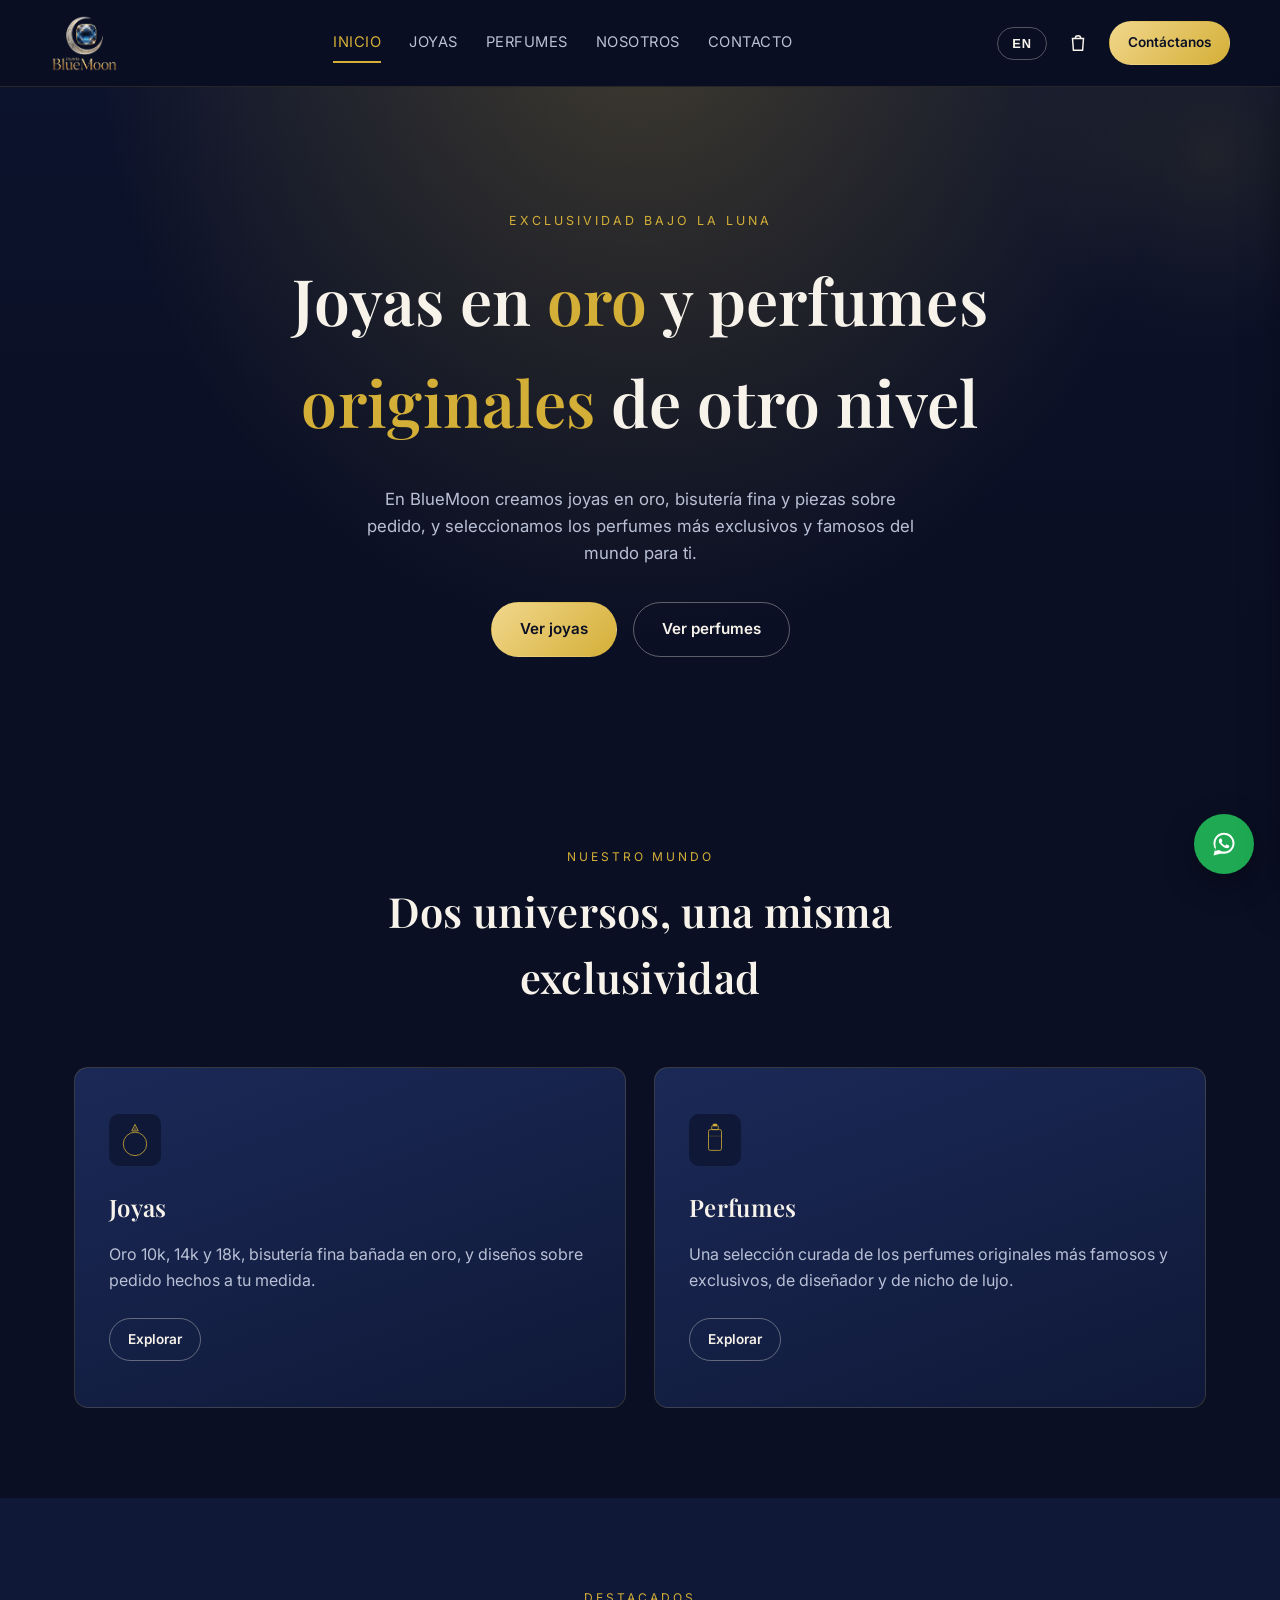
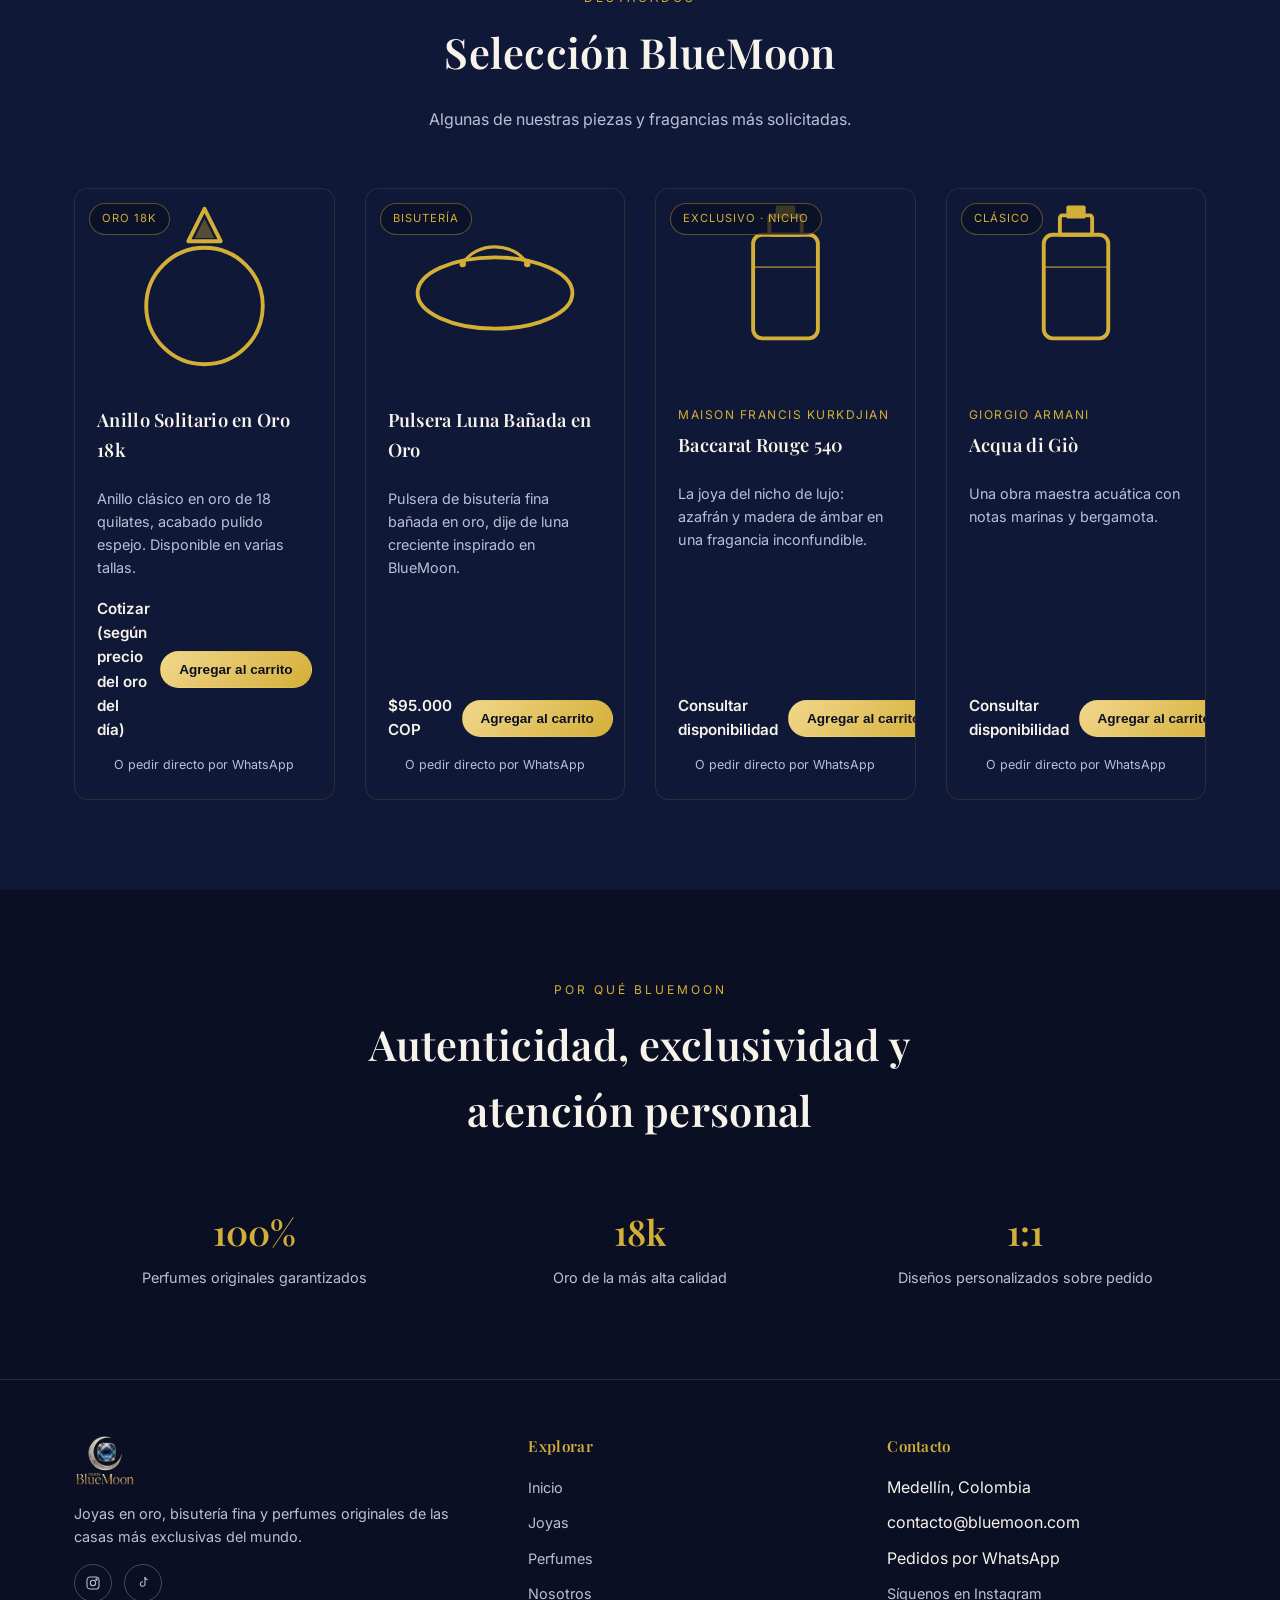
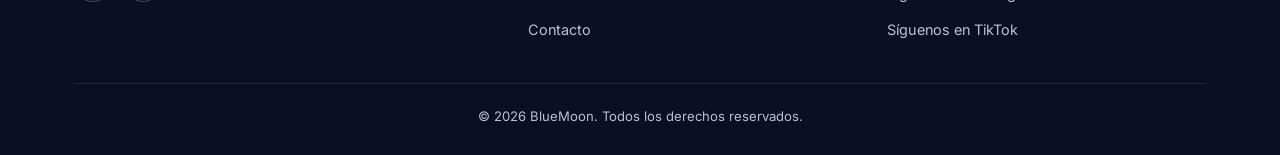
==== commit 3cd987c2: "Update index.html" ====
--- a/index.html
+++ b/index.html
@@ -1,6 +1,14 @@
 <!DOCTYPE html>
 <html lang="es">
 <head>
+<!-- Google tag (gtag.js) -->
+<script async src="https://www.googletagmanager.com/gtag/js?id=G-HSMLNX1VLT"></script>
+<script>
+  window.dataLayer = window.dataLayer || [];
+  function gtag(){dataLayer.push(arguments);}
+  gtag('js', new Date());
+  gtag('config', 'G-HSMLNX1VLT');
+</script>
 <meta charset="UTF-8">
 <meta name="viewport" content="width=device-width, initial-scale=1.0">
 <title>BlueMoon — Joyas en Oro y Perfumes Originales de Lujo</title>
@@ -60,7 +68,11 @@
   </div>
 </header>
 
-<section class="hero">
+<section class="hero hero-has-video">
+  <video class="hero-video-bg" autoplay muted loop playsinline poster="images/hero-video-poster.jpg">
+    <source src="images/bluemoon-hero.mp4" type="video/mp4">
+  </video>
+  <div class="hero-video-overlay"></div>
   <div class="container">
     <span class="hero-eyebrow"><span class="lang-es">Exclusividad bajo la luna</span><span class="lang-en">Exclusivity under the moon</span></span>
     <h1>
--- a/css/styles.css
+++ b/css/styles.css
@@ -100,7 +100,7 @@
   justify-content: space-between;
   padding: 14px 0;
 }
-.logo img { height: 34px; width: auto; }
+.logo img { height: 58px; width: auto; display: block; }
 .main-nav {
   display: flex;
   align-items: center;
@@ -200,6 +200,70 @@
   width: 380px; height: 380px;
   border-radius: 50%;
   background: radial-gradient(circle, rgba(212,175,55,0.25), transparent 70%);
+  animation: hero-glow-move 14s ease-in-out infinite alternate;
+}
+@keyframes hero-glow-move {
+  0%   { transform: translate(0, 0) scale(1); opacity: 0.9; }
+  100% { transform: translate(-50px, 40px) scale(1.2); opacity: 0.55; }
+}
+
+/* Chispas doradas flotantes en el hero (se agregan por JS, ver injectHeroSparkles en main.js) */
+.hero-sparkle {
+  position: absolute;
+  bottom: 0;
+  border-radius: 50%;
+  background: radial-gradient(circle, var(--gold-light), var(--gold) 55%, transparent 75%);
+  opacity: 0;
+  pointer-events: none;
+  animation-name: sparkle-float;
+  animation-timing-function: ease-in;
+  animation-iteration-count: infinite;
+}
+@keyframes sparkle-float {
+  0%   { transform: translateY(0) scale(0.6); opacity: 0; }
+  15%  { opacity: 0.85; }
+  85%  { opacity: 0.4; }
+  100% { transform: translateY(-180px) scale(1); opacity: 0; }
+}
+
+/* Aparición suave de secciones y tarjetas al hacer scroll (ver initScrollReveal en main.js) */
+.reveal-on-scroll {
+  opacity: 0;
+  transform: translateY(26px);
+  transition: opacity 0.7s ease, transform 0.7s ease;
+}
+.reveal-on-scroll.is-visible {
+  opacity: 1;
+  transform: none;
+}
+
+/* Video de fondo en el hero (por ahora solo en Inicio) */
+.hero-has-video::before { z-index: 1; }
+.hero-video-bg {
+  position: absolute;
+  inset: 0;
+  width: 100%;
+  height: 100%;
+  object-fit: cover;
+  z-index: 0;
+}
+.hero-video-overlay {
+  position: absolute;
+  inset: 0;
+  z-index: 1;
+  pointer-events: none;
+  background:
+    radial-gradient(ellipse at 50% -10%, rgba(212,175,55,0.18), transparent 60%),
+    linear-gradient(180deg, rgba(10,15,36,0.55) 0%, rgba(10,15,36,0.8) 55%, var(--navy-deep) 100%);
+}
+.hero-has-video .hero-sparkle { z-index: 1; }
+.hero-has-video .container { position: relative; z-index: 2; }
+
+@media (prefers-reduced-motion: reduce) {
+  .hero-sparkle { display: none; }
+  .hero::before { animation: none; }
+  .reveal-on-scroll { transition: none; opacity: 1; transform: none; }
+  .hero-video-bg { display: none; }
 }
 .hero-eyebrow {
   display: inline-block;
@@ -314,7 +378,8 @@
   position: relative;
   background: var(--navy-light);
 }
-.product-media img { width: 100%; height: 100%; object-fit: cover; }
+.product-media img { width: 100%; height: 100%; object-fit: cover; transition: transform 0.5s ease; }
+.product-card:hover .product-media img { transform: scale(1.08); }
 .product-badge {
   position: absolute;
   top: 14px; left: 14px;
@@ -363,6 +428,59 @@
   text-align: center;
 }
 
+/* ---------- Preguntas frecuentes ---------- */
+.faq-list { max-width: 780px; margin: 0 auto; display: grid; gap: 14px; }
+.faq-item {
+  background: var(--navy-light);
+  border: 1px solid rgba(212,175,55,0.18);
+  border-radius: var(--radius);
+  padding: 4px 22px;
+}
+.faq-item summary {
+  cursor: pointer;
+  list-style: none;
+  padding: 18px 30px 18px 0;
+  font-weight: 600;
+  color: var(--cream);
+  position: relative;
+}
+.faq-item summary::-webkit-details-marker { display: none; }
+.faq-item summary::after {
+  content: "+";
+  position: absolute;
+  right: 0;
+  top: 16px;
+  color: var(--gold);
+  font-size: 1.4rem;
+  line-height: 1;
+}
+.faq-item[open] summary::after { content: "\2212"; }
+.faq-item p { color: var(--text-muted); margin: 0 0 18px; line-height: 1.6; }
+
+/* ---------- Testimonios ---------- */
+.testimonial-grid {
+  display: grid;
+  grid-template-columns: repeat(auto-fit, minmax(240px, 1fr));
+  gap: 22px;
+}
+.testimonial-card {
+  background: var(--navy-light);
+  border: 1px solid rgba(212,175,55,0.18);
+  border-radius: var(--radius);
+  padding: 28px;
+}
+.testimonial-card .stars { color: var(--gold); letter-spacing: 2px; margin-bottom: 12px; }
+.testimonial-card p.quote { color: var(--cream); font-style: italic; line-height: 1.6; margin: 0 0 16px; }
+.testimonial-card .author { color: var(--text-muted); font-size: 0.9rem; }
+.testimonial-empty {
+  grid-column: 1 / -1;
+  text-align: center;
+  padding: 40px 20px;
+  color: var(--text-muted);
+  border: 1px dashed rgba(212,175,55,0.3);
+  border-radius: var(--radius);
+}
+
 /* ---------- Stats ---------- */
 .stats-row {
   display: grid;
@@ -482,11 +600,11 @@
 
 .cart-drawer {
   position: fixed;
-  top: 76px;
+  top: 94px;
   right: -400px;
   width: 380px;
   max-width: 90vw;
-  height: calc(100% - 76px);
+  height: calc(100% - 94px);
   background: var(--navy);
   z-index: 301;
   transition: right 0.35s ease;
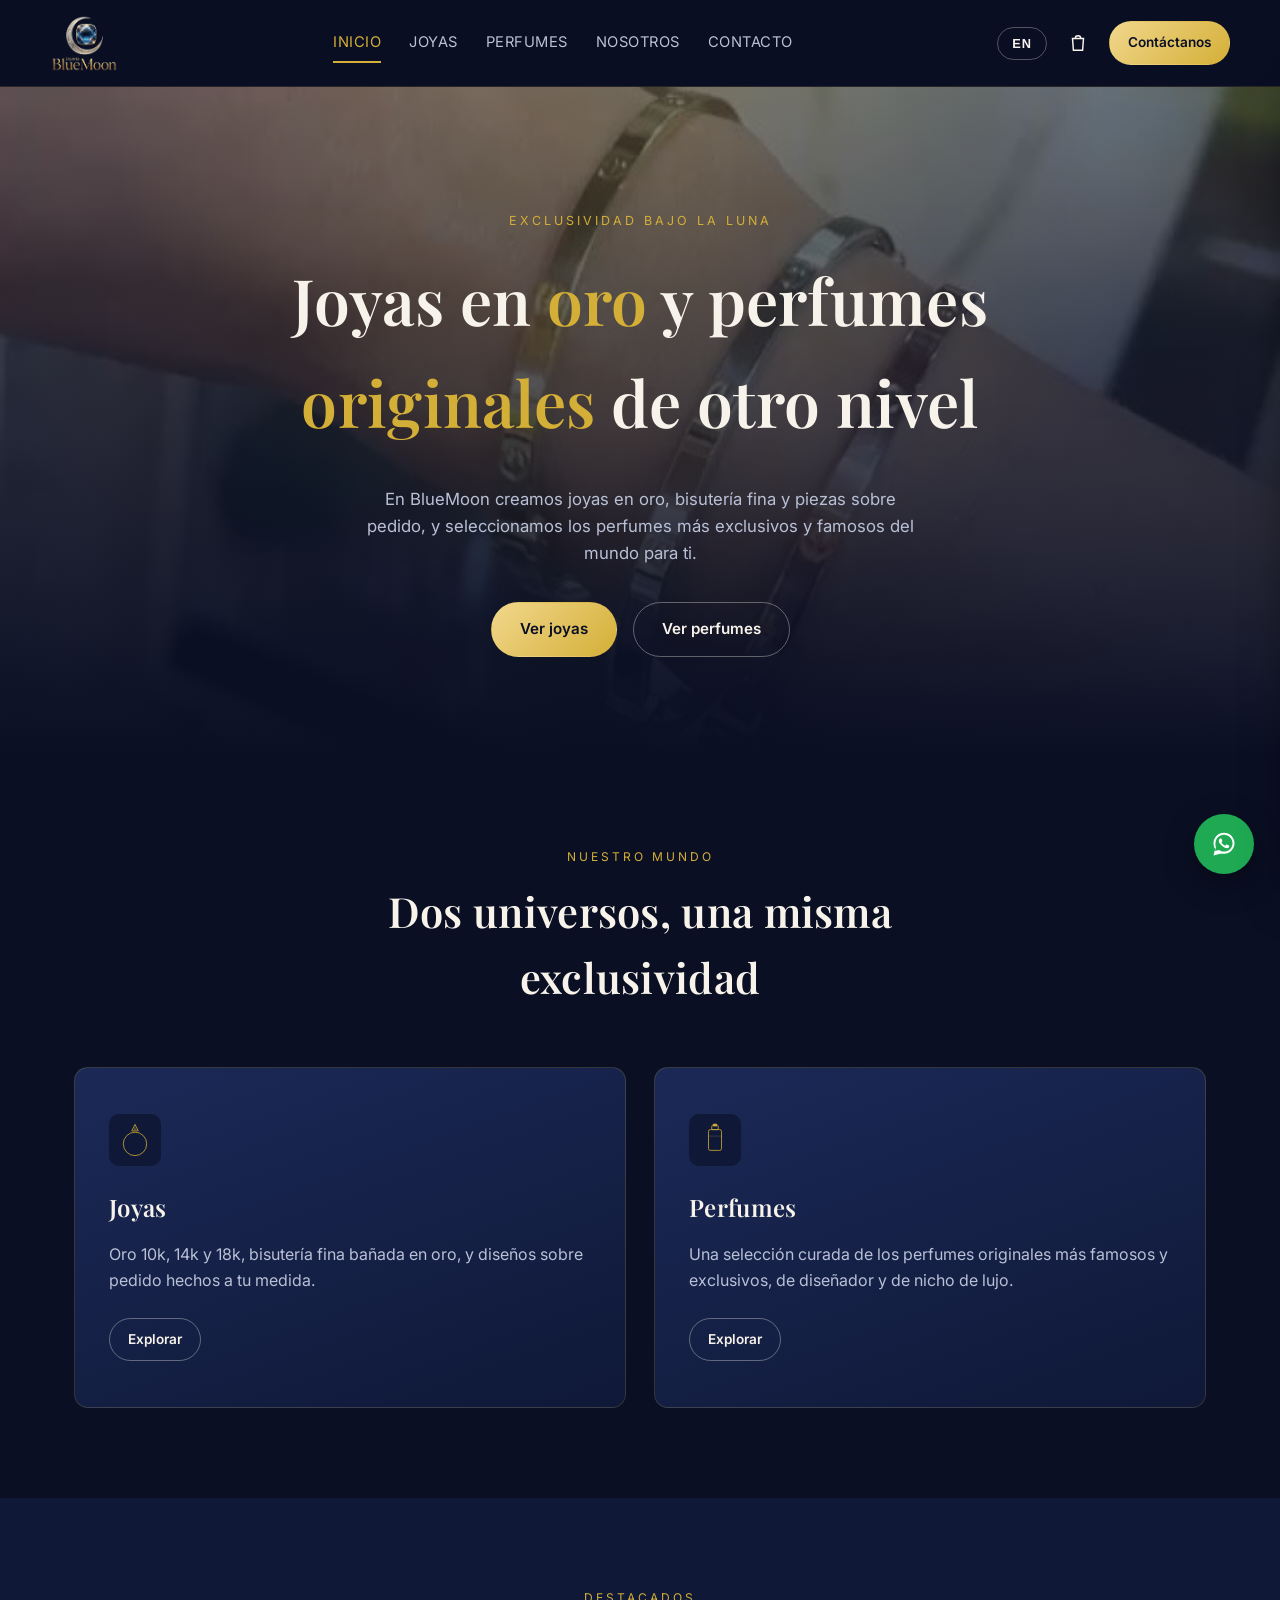
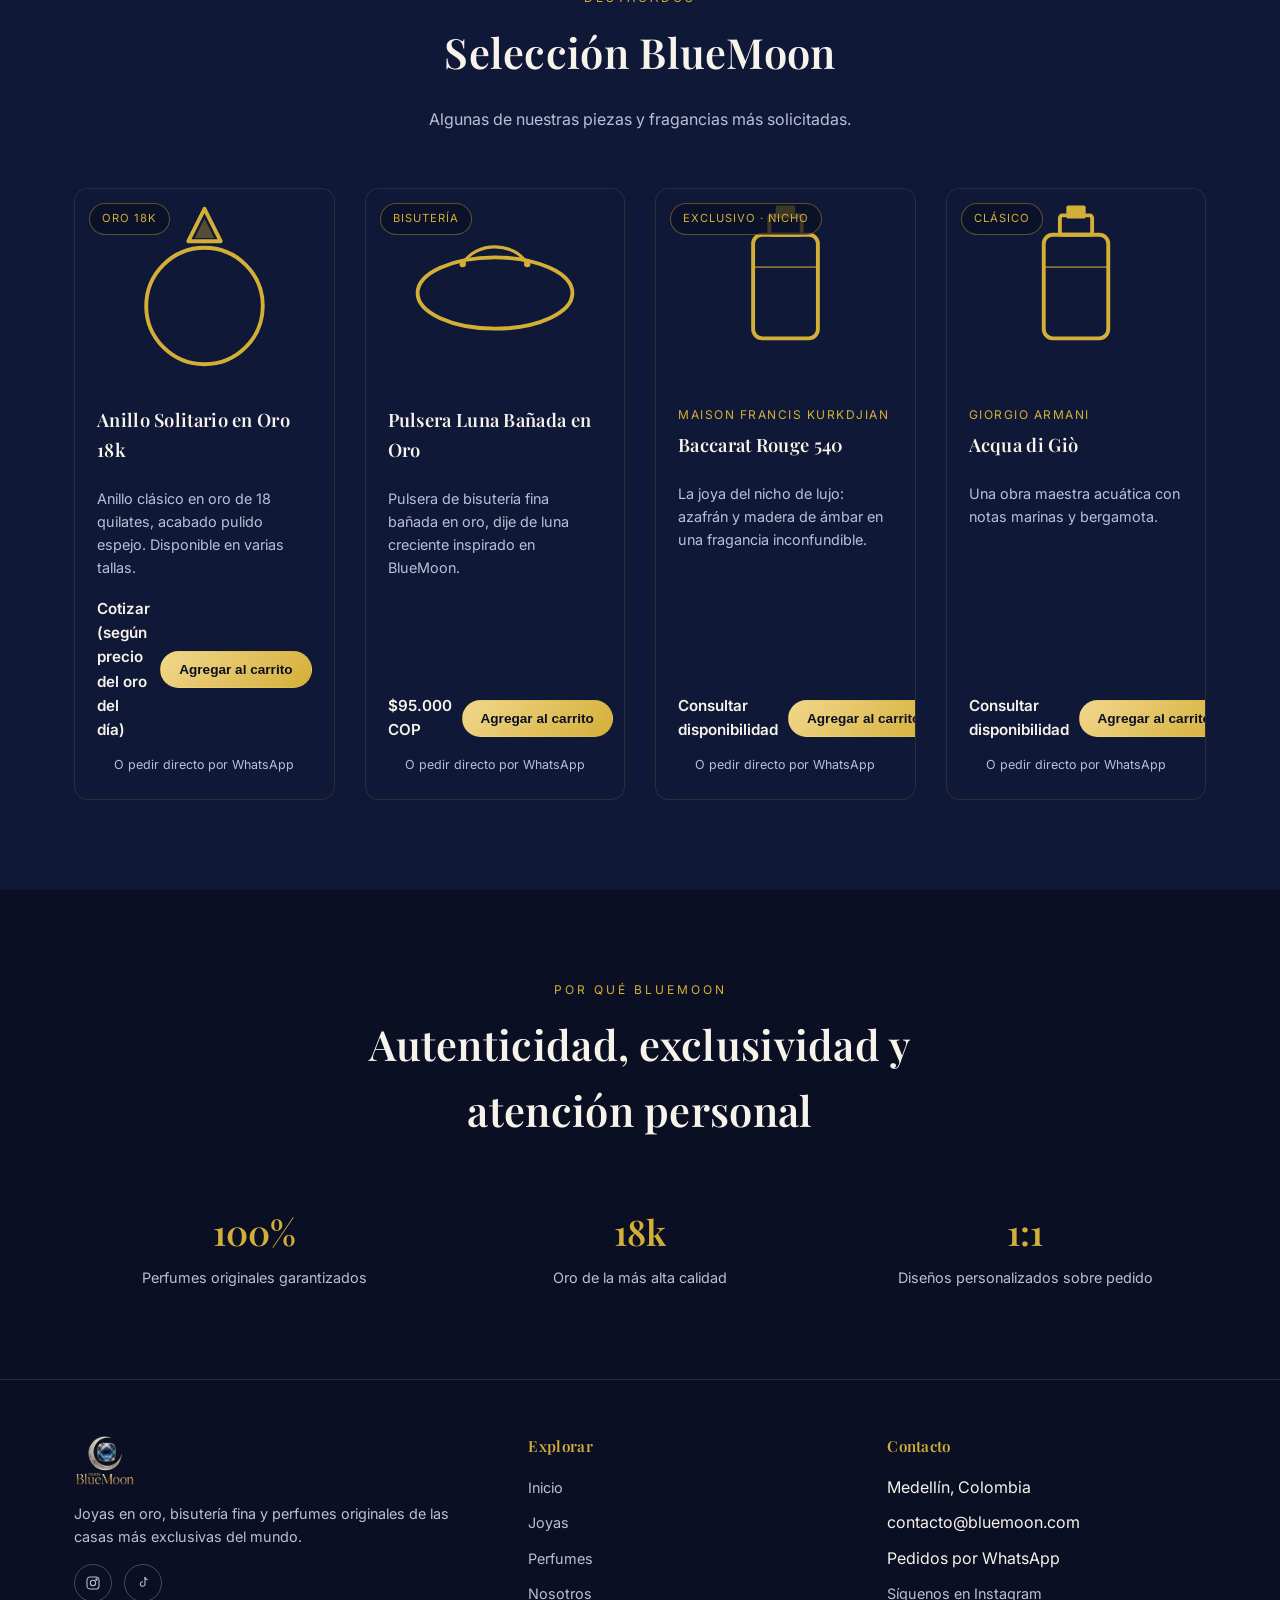
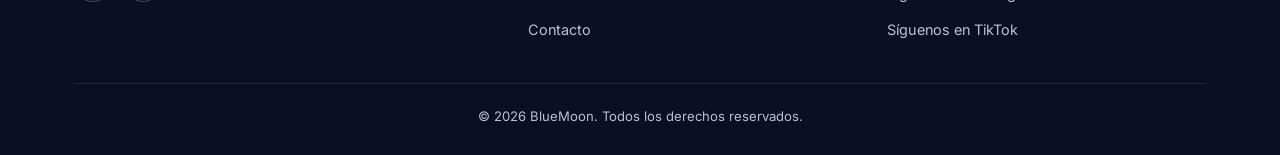
==== commit 9863ce24: "Add files via upload" ====
--- a/index.html
+++ b/index.html
@@ -25,7 +25,11 @@
 <meta name="twitter:title" content="BlueMoon — Joyas en Oro y Perfumes Originales de Lujo">
 <meta name="twitter:description" content="Joyas en oro, bisutería fina y joyas sobre pedido, junto a una selección exclusiva de perfumes originales de las casas más famosas del mundo.">
 <meta name="twitter:image" content="https://bluemoonjoyas.com/images/logo-bluemoon.png">
+<link rel="icon" href="images/favicon.ico" sizes="any">
 <link rel="icon" type="image/svg+xml" href="images/favicon.svg">
+<link rel="icon" type="image/png" sizes="32x32" href="images/favicon-32.png">
+<link rel="icon" type="image/png" sizes="96x96" href="images/favicon-96.png">
+<link rel="apple-touch-icon" sizes="180x180" href="images/favicon-180.png">
 <link rel="stylesheet" href="css/styles.css">
 <script type="application/ld+json">
 {
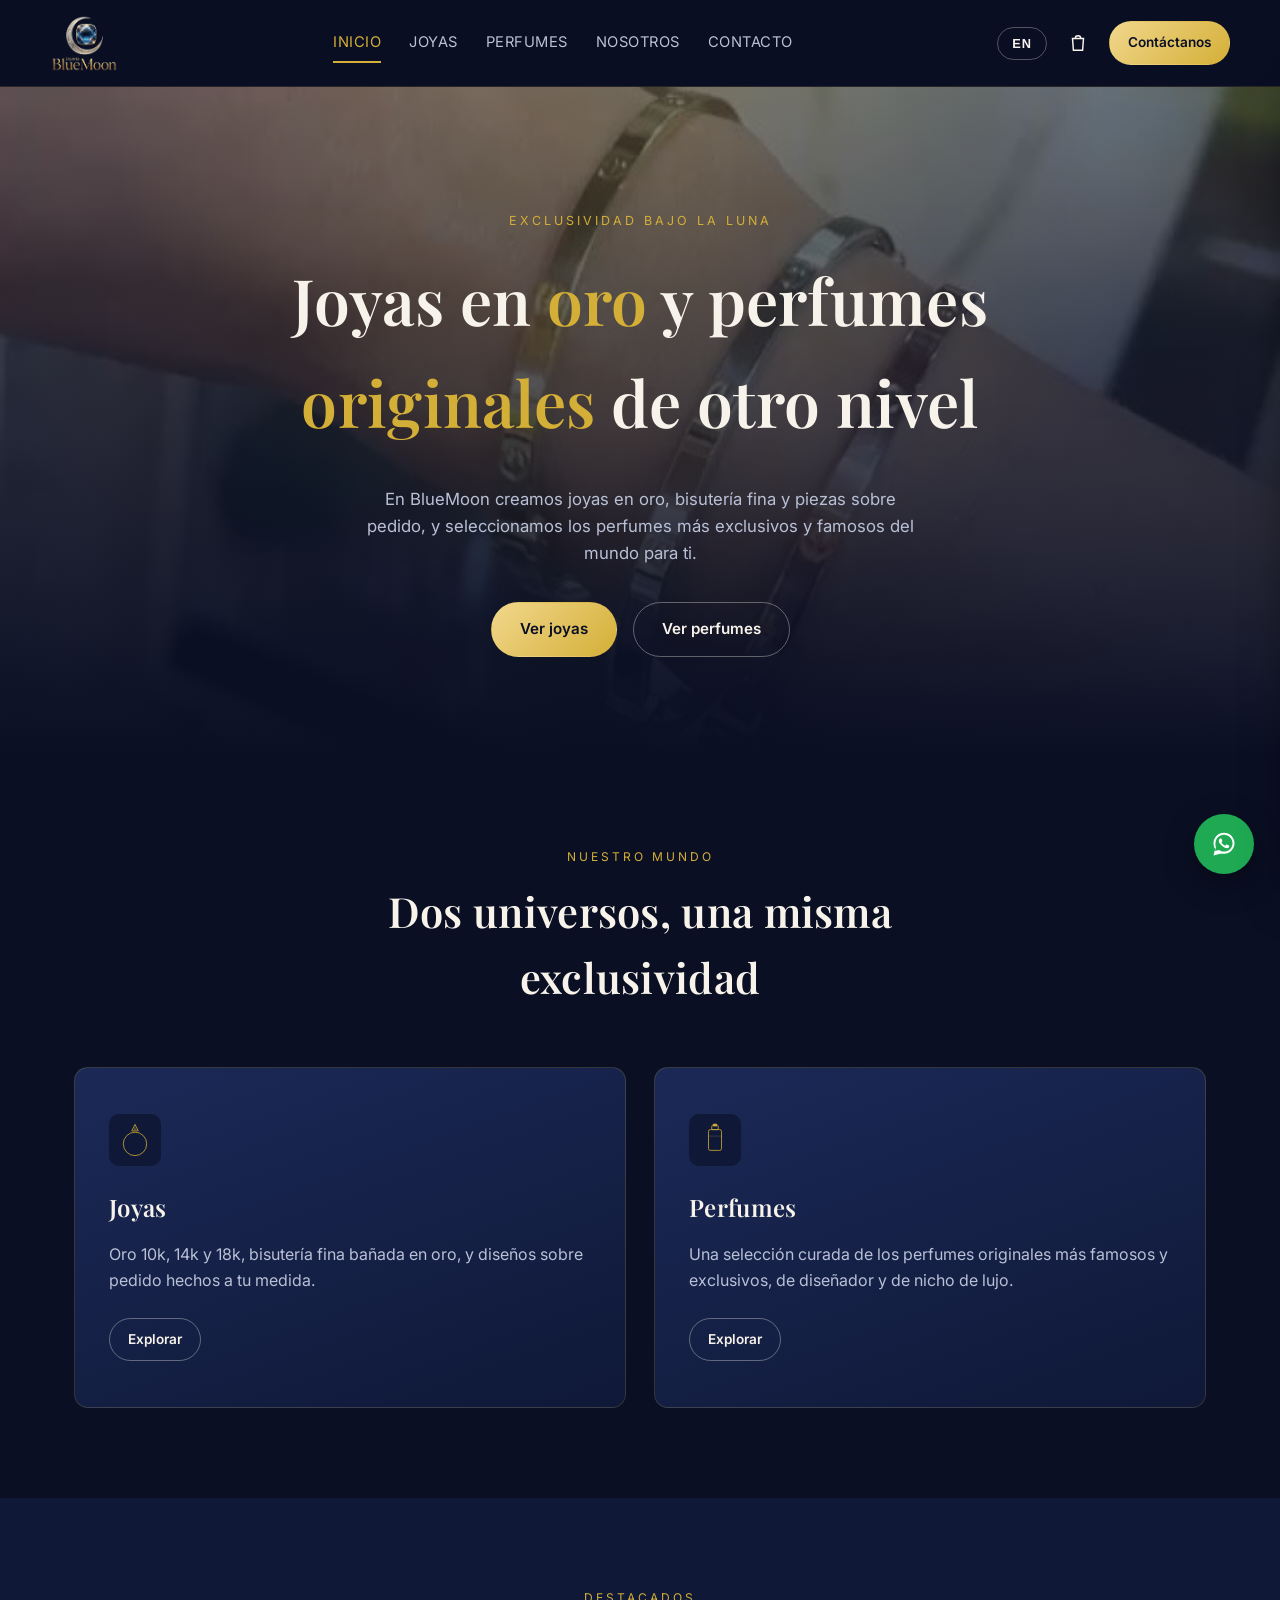
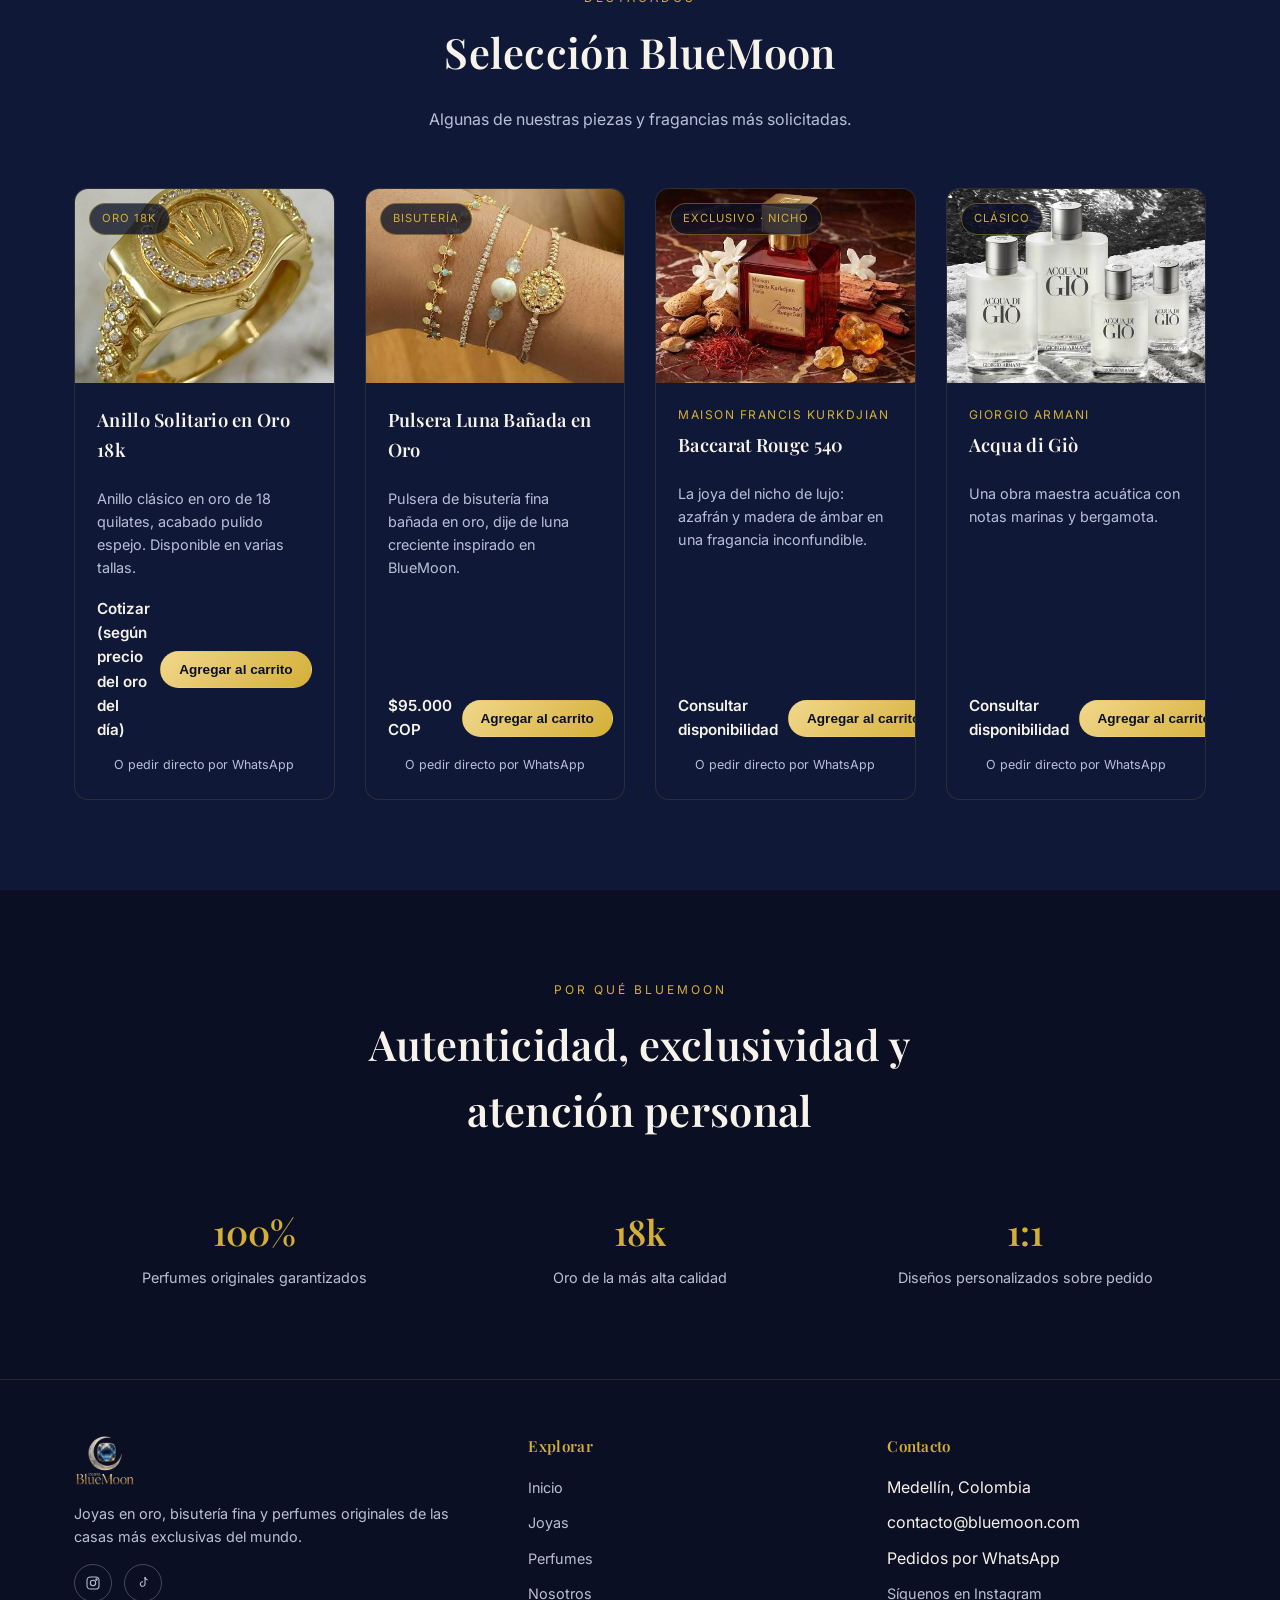
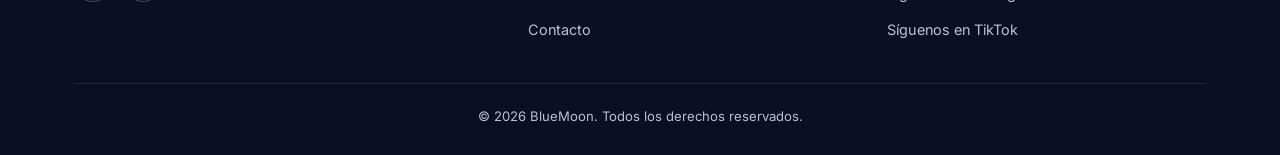
==== commit e57c3843: "Add files via upload" ====
--- a/index.html
+++ b/index.html
@@ -78,13 +78,13 @@
   </video>
   <div class="hero-video-overlay"></div>
   <div class="container">
-    <span class="hero-eyebrow"><span class="lang-es">Exclusividad bajo la luna</span><span class="lang-en">Exclusivity under the moon</span></span>
+    <span class="hero-eyebrow"><span class="lang-es" id="home-hero-eyebrow">Exclusividad bajo la luna</span><span class="lang-en">Exclusivity under the moon</span></span>
     <h1>
       <span class="lang-es">Joyas en <em>oro</em> y perfumes <em>originales</em> de otro nivel</span>
       <span class="lang-en">Fine <em>gold</em> jewelry and <em>original</em> luxury perfumes</span>
     </h1>
     <p class="lead">
-      <span class="lang-es">En BlueMoon creamos joyas en oro, bisutería fina y piezas sobre pedido, y seleccionamos los perfumes más exclusivos y famosos del mundo para ti.</span>
+      <span class="lang-es" id="home-hero-lead">En BlueMoon creamos joyas en oro, bisutería fina y piezas sobre pedido, y seleccionamos los perfumes más exclusivos y famosos del mundo para ti.</span>
       <span class="lang-en">At BlueMoon we craft gold jewelry, fine costume pieces and made-to-order designs, and curate the world's most exclusive, famous perfumes for you.</span>
     </p>
     <div class="hero-actions">
@@ -102,19 +102,19 @@
     </div>
     <div class="category-grid">
       <div class="category-card">
-        <img class="icon" src="images/placeholder-ring.svg" alt="Joyas" style="border-radius:10px;">
+        <img class="icon" id="home-cat-joyas-img" src="images/placeholder-ring.svg" alt="Joyas" style="border-radius:10px;">
         <h3><span class="lang-es">Joyas</span><span class="lang-en">Jewelry</span></h3>
         <p>
-          <span class="lang-es">Oro 10k, 14k y 18k, bisutería fina bañada en oro, y diseños sobre pedido hechos a tu medida.</span>
+          <span class="lang-es" id="home-cat-joyas-text">Oro 10k, 14k y 18k, bisutería fina bañada en oro, y diseños sobre pedido hechos a tu medida.</span>
           <span class="lang-en">10k, 14k and 18k gold, fine gold-plated pieces, and made-to-order designs crafted to your vision.</span>
         </p>
         <a href="joyas.html" class="btn btn-outline btn-small"><span class="lang-es">Explorar</span><span class="lang-en">Explore</span></a>
       </div>
       <div class="category-card">
-        <img class="icon" src="images/placeholder-perfume.svg" alt="Perfumes" style="border-radius:10px;">
+        <img class="icon" id="home-cat-perfumes-img" src="images/placeholder-perfume.svg" alt="Perfumes" style="border-radius:10px;">
         <h3><span class="lang-es">Perfumes</span><span class="lang-en">Perfumes</span></h3>
         <p>
-          <span class="lang-es">Una selección curada de los perfumes originales más famosos y exclusivos, de diseñador y de nicho de lujo.</span>
+          <span class="lang-es" id="home-cat-perfumes-text">Una selección curada de los perfumes originales más famosos y exclusivos, de diseñador y de nicho de lujo.</span>
           <span class="lang-en">A curated selection of the most famous and exclusive original perfumes, designer and luxury niche.</span>
         </p>
         <a href="perfumes.html" class="btn btn-outline btn-small"><span class="lang-es">Explorar</span><span class="lang-en">Explore</span></a>
@@ -142,16 +142,16 @@
     </div>
     <div class="stats-row">
       <div class="stat">
-        <h3>100%</h3>
-        <p><span class="lang-es">Perfumes originales garantizados</span><span class="lang-en">Guaranteed original perfumes</span></p>
+        <h3 id="home-stat1-number">100%</h3>
+        <p><span class="lang-es" id="home-stat1-label">Perfumes originales garantizados</span><span class="lang-en">Guaranteed original perfumes</span></p>
       </div>
       <div class="stat">
-        <h3>18k</h3>
-        <p><span class="lang-es">Oro de la más alta calidad</span><span class="lang-en">Highest quality gold</span></p>
+        <h3 id="home-stat2-number">18k</h3>
+        <p><span class="lang-es" id="home-stat2-label">Oro de la más alta calidad</span><span class="lang-en">Highest quality gold</span></p>
       </div>
       <div class="stat">
-        <h3>1:1</h3>
-        <p><span class="lang-es">Diseños personalizados sobre pedido</span><span class="lang-en">One-of-a-kind made-to-order designs</span></p>
+        <h3 id="home-stat3-number">1:1</h3>
+        <p><span class="lang-es" id="home-stat3-label">Diseños personalizados sobre pedido</span><span class="lang-en">One-of-a-kind made-to-order designs</span></p>
       </div>
     </div>
   </div>
@@ -172,6 +172,20 @@
 <script>
   injectFooter();
   injectCartDrawer();
+  applySiteContent("home", {
+    "home-hero-eyebrow": "heroEyebrow",
+    "home-hero-lead": "heroLead",
+    "home-cat-joyas-img": "categoryJoyasImage:img",
+    "home-cat-joyas-text": "categoryJoyasText",
+    "home-cat-perfumes-img": "categoryPerfumesImage:img",
+    "home-cat-perfumes-text": "categoryPerfumesText",
+    "home-stat1-number": "stat1Number",
+    "home-stat1-label": "stat1Label",
+    "home-stat2-number": "stat2Number",
+    "home-stat2-label": "stat2Label",
+    "home-stat3-number": "stat3Number",
+    "home-stat3-label": "stat3Label"
+  });
   const featured = [jewelryProducts[0], jewelryProducts[3], perfumeProducts[3], perfumeProducts[7]];
   renderGrid("#featured-grid", featured);
   reRenderOnLangChange("#featured-grid", () => featured);
